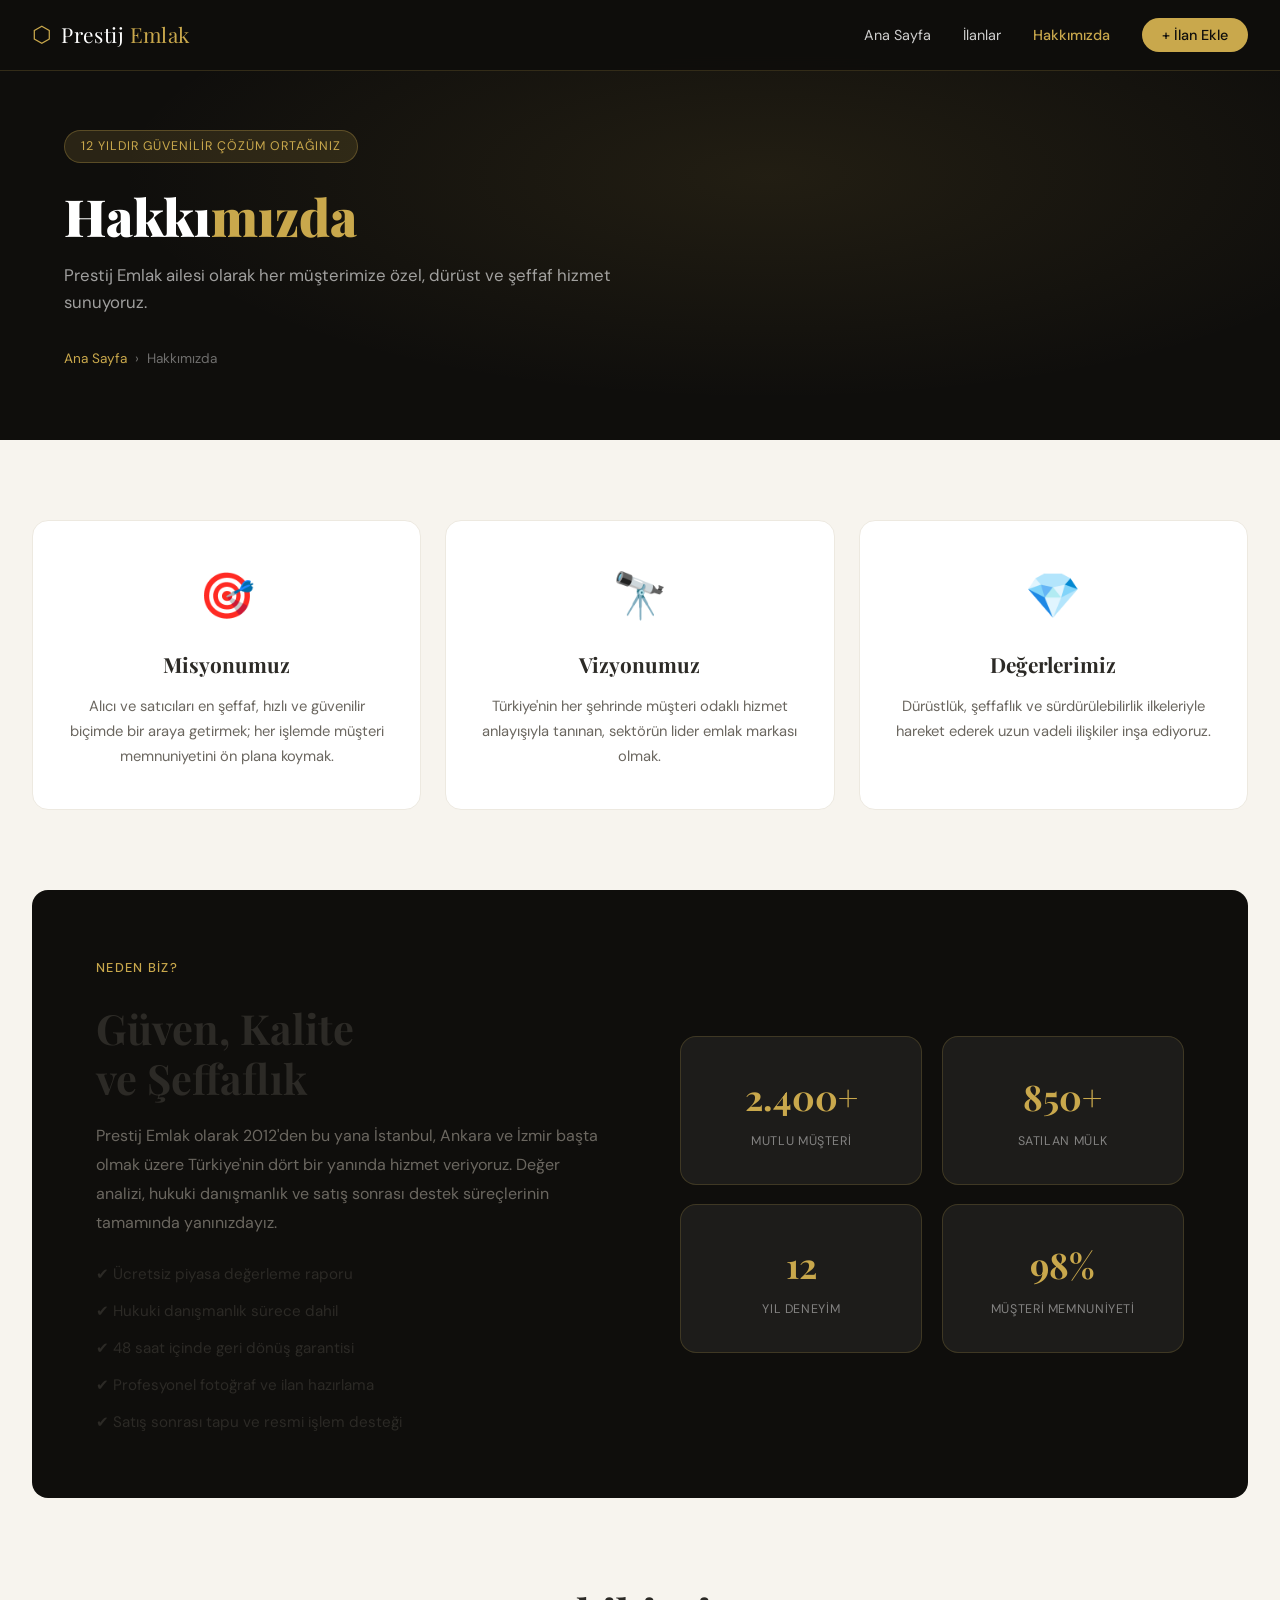
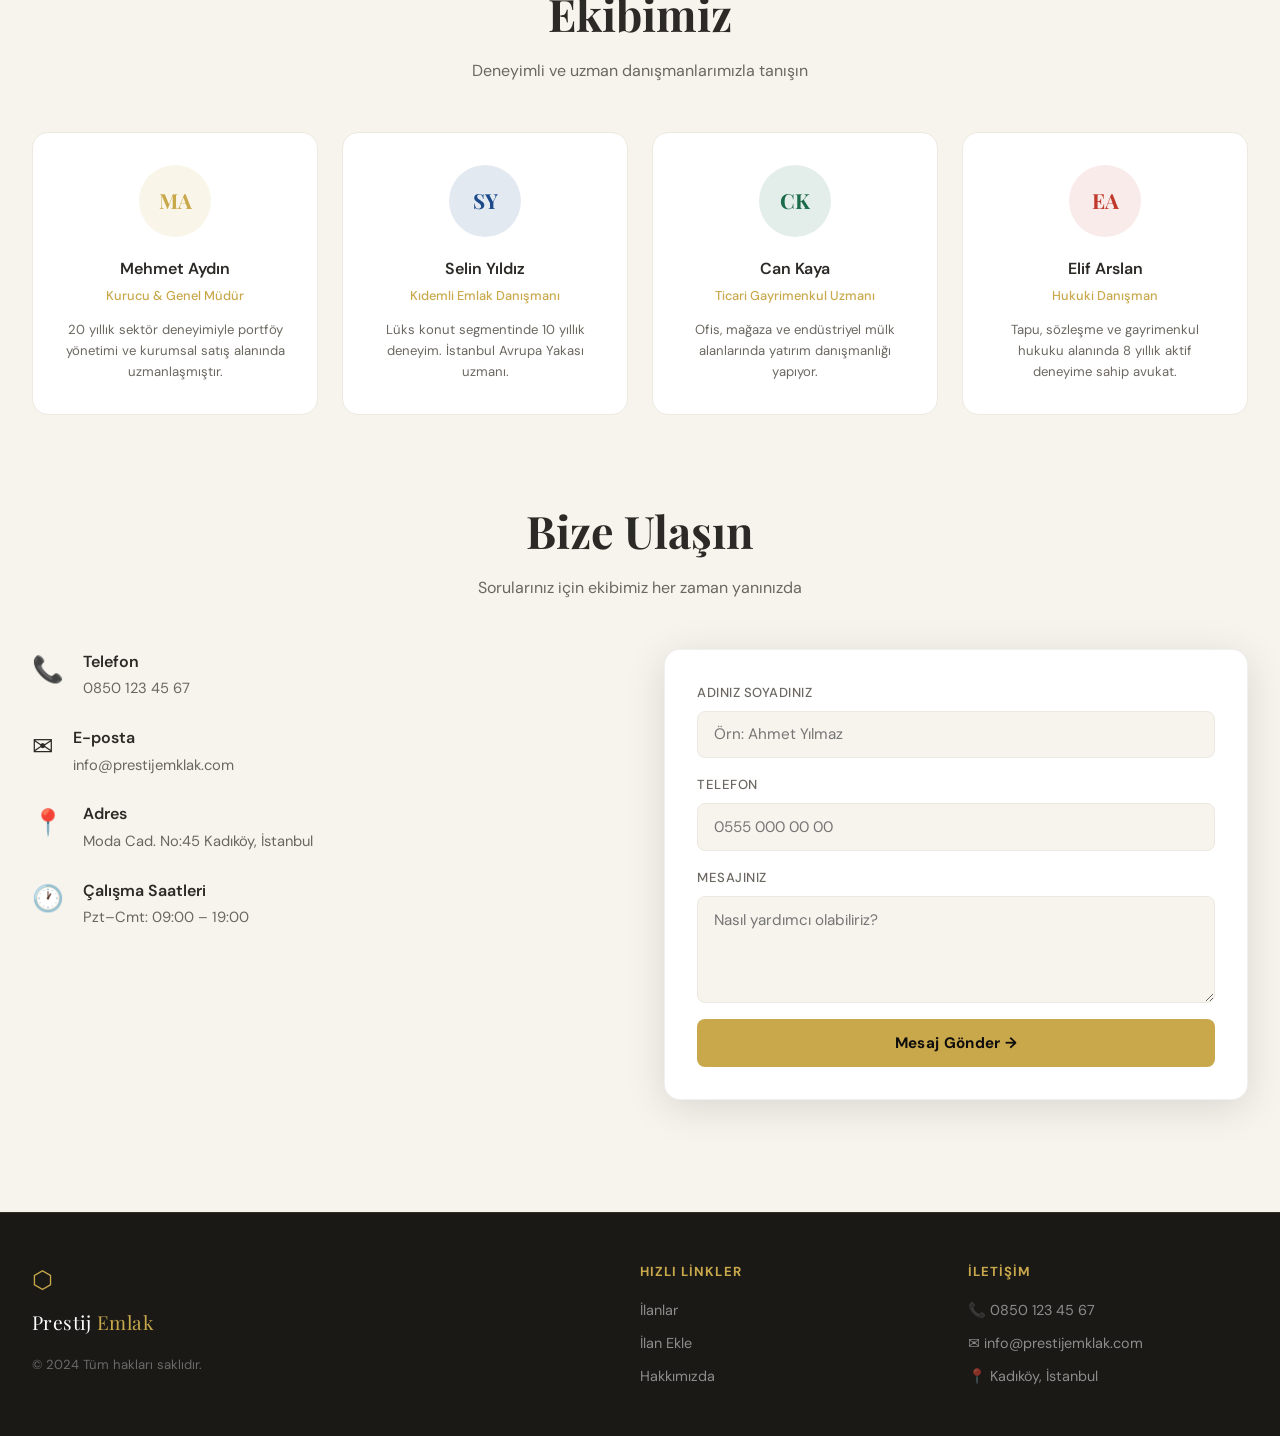
==== hakkimizda.html @ 2fecc1f0 "Add files via upload" ====
<!DOCTYPE html>
<html lang="tr">
<head>
  <meta charset="UTF-8" />
  <meta name="viewport" content="width=device-width, initial-scale=1.0" />
  <title>Hakkımızda – Prestij Emlak</title>
  <link rel="preconnect" href="https://fonts.googleapis.com" />
  <link href="https://fonts.googleapis.com/css2?family=Playfair+Display:wght@400;700;900&family=DM+Sans:wght@300;400;500&display=swap" rel="stylesheet" />
  <link rel="stylesheet" href="style.css" />
</head>
<body>

<!-- NAVİGASYON -->
<nav class="navbar" id="navbar">
  <div class="nav-inner">
    <a href="index.html" class="logo">
      <span class="logo-icon">⬡</span>
      <span class="logo-text">Prestij <em>Emlak</em></span>
    </a>
    <ul class="nav-links">
      <li><a href="index.html">Ana Sayfa</a></li>
      <li><a href="ilanlar.html">İlanlar</a></li>
      <li><a href="hakkimizda.html" class="aktif-link">Hakkımızda</a></li>
      <li><a href="ilan-ekle.html" class="btn-nav">+ İlan Ekle</a></li>
    </ul>
    <button class="hamburger" id="hamburger" aria-label="Menü">
      <span></span><span></span><span></span>
    </button>
  </div>
</nav>

<!-- SAYFA BAŞLIĞI -->
<div class="sayfa-hero">
  <div class="sayfa-hero-bg"></div>
  <div class="container sayfa-hero-ici">
    <p class="hero-tag">12 Yıldır Güvenilir Çözüm Ortağınız</p>
    <h1>Hakkı<span>mızda</span></h1>
    <p class="hero-sub">Prestij Emlak ailesi olarak her müşterimize özel, dürüst ve şeffaf hizmet sunuyoruz.</p>
    <div class="ekmek-kirintisi">
      <a href="index.html">Ana Sayfa</a>
      <span>›</span>
      <span>Hakkımızda</span>
    </div>
  </div>
</div>

<!-- HAKKIMIZDA İÇERİK -->
<section class="hakkimizda-section">
  <div class="container">

    <!-- Misyon / Vizyon -->
    <div class="mv-grid">
      <div class="mv-kart">
        <div class="mv-ikon">🎯</div>
        <h3>Misyonumuz</h3>
        <p>Alıcı ve satıcıları en şeffaf, hızlı ve güvenilir biçimde bir araya getirmek; her işlemde müşteri memnuniyetini ön plana koymak.</p>
      </div>
      <div class="mv-kart">
        <div class="mv-ikon">🔭</div>
        <h3>Vizyonumuz</h3>
        <p>Türkiye'nin her şehrinde müşteri odaklı hizmet anlayışıyla tanınan, sektörün lider emlak markası olmak.</p>
      </div>
      <div class="mv-kart">
        <div class="mv-ikon">💎</div>
        <h3>Değerlerimiz</h3>
        <p>Dürüstlük, şeffaflık ve sürdürülebilirlik ilkeleriyle hareket ederek uzun vadeli ilişkiler inşa ediyoruz.</p>
      </div>
    </div>

    <!-- İstatistikler -->
    <div class="istatistik-grid-hakkimizda">
      <div class="istatistik-metin">
        <p class="section-tag" style="color:var(--gold)">Neden Biz?</p>
        <h2 style="font-family:var(--ff-display);font-size:2.6rem;font-weight:700;color:var(--text);margin-bottom:1.2rem;line-height:1.2">Güven, Kalite<br />ve Şeffaflık</h2>
        <p style="color:var(--text2);line-height:1.8;margin-bottom:1.5rem">Prestij Emlak olarak 2012'den bu yana İstanbul, Ankara ve İzmir başta olmak üzere Türkiye'nin dört bir yanında hizmet veriyoruz. Değer analizi, hukuki danışmanlık ve satış sonrası destek süreçlerinin tamamında yanınızdayız.</p>
        <ul class="ozellikler" style="list-style:none;display:flex;flex-direction:column;gap:0.8rem">
          <li style="color:var(--text);font-size:0.95rem">✔ Ücretsiz piyasa değerleme raporu</li>
          <li style="color:var(--text);font-size:0.95rem">✔ Hukuki danışmanlık sürece dahil</li>
          <li style="color:var(--text);font-size:0.95rem">✔ 48 saat içinde geri dönüş garantisi</li>
          <li style="color:var(--text);font-size:0.95rem">✔ Profesyonel fotoğraf ve ilan hazırlama</li>
          <li style="color:var(--text);font-size:0.95rem">✔ Satış sonrası tapu ve resmi işlem desteği</li>
        </ul>
      </div>
      <div class="istatistik-sayilar-light">
        <div class="stat-card-light">
          <span class="stat-num-light">2.400+</span>
          <span class="stat-lbl-light">Mutlu Müşteri</span>
        </div>
        <div class="stat-card-light">
          <span class="stat-num-light">850+</span>
          <span class="stat-lbl-light">Satılan Mülk</span>
        </div>
        <div class="stat-card-light">
          <span class="stat-num-light">12</span>
          <span class="stat-lbl-light">Yıl Deneyim</span>
        </div>
        <div class="stat-card-light">
          <span class="stat-num-light">98%</span>
          <span class="stat-lbl-light">Müşteri Memnuniyeti</span>
        </div>
      </div>
    </div>

    <!-- Ekibimiz -->
    <div class="ekip-section">
      <div class="section-header">
        <h2>Ekibimiz</h2>
        <p>Deneyimli ve uzman danışmanlarımızla tanışın</p>
      </div>
      <div class="ekip-grid">
        <div class="ekip-kart">
          <div class="ekip-avatar">MA</div>
          <h4>Mehmet Aydın</h4>
          <p class="ekip-unvan">Kurucu & Genel Müdür</p>
          <p class="ekip-aciklama">20 yıllık sektör deneyimiyle portföy yönetimi ve kurumsal satış alanında uzmanlaşmıştır.</p>
        </div>
        <div class="ekip-kart">
          <div class="ekip-avatar" style="background:rgba(26,74,138,0.12);color:#1A4A8A">SY</div>
          <h4>Selin Yıldız</h4>
          <p class="ekip-unvan">Kıdemli Emlak Danışmanı</p>
          <p class="ekip-aciklama">Lüks konut segmentinde 10 yıllık deneyim. İstanbul Avrupa Yakası uzmanı.</p>
        </div>
        <div class="ekip-kart">
          <div class="ekip-avatar" style="background:rgba(26,107,74,0.12);color:#1A6B4A">CK</div>
          <h4>Can Kaya</h4>
          <p class="ekip-unvan">Ticari Gayrimenkul Uzmanı</p>
          <p class="ekip-aciklama">Ofis, mağaza ve endüstriyel mülk alanlarında yatırım danışmanlığı yapıyor.</p>
        </div>
        <div class="ekip-kart">
          <div class="ekip-avatar" style="background:rgba(192,57,43,0.1);color:#C0392B">EA</div>
          <h4>Elif Arslan</h4>
          <p class="ekip-unvan">Hukuki Danışman</p>
          <p class="ekip-aciklama">Tapu, sözleşme ve gayrimenkul hukuku alanında 8 yıllık aktif deneyime sahip avukat.</p>
        </div>
      </div>
    </div>

    <!-- İletişim Formu -->
    <div class="iletisim-section">
      <div class="section-header">
        <h2>Bize Ulaşın</h2>
        <p>Sorularınız için ekibimiz her zaman yanınızda</p>
      </div>
      <div class="iletisim-grid">
        <div class="iletisim-bilgiler">
          <div class="iletisim-item">
            <span class="iletisim-ikon">📞</span>
            <div>
              <strong>Telefon</strong>
              <p>0850 123 45 67</p>
            </div>
          </div>
          <div class="iletisim-item">
            <span class="iletisim-ikon">✉️</span>
            <div>
              <strong>E-posta</strong>
              <p>info@prestijemklak.com</p>
            </div>
          </div>
          <div class="iletisim-item">
            <span class="iletisim-ikon">📍</span>
            <div>
              <strong>Adres</strong>
              <p>Moda Cad. No:45 Kadıköy, İstanbul</p>
            </div>
          </div>
          <div class="iletisim-item">
            <span class="iletisim-ikon">🕐</span>
            <div>
              <strong>Çalışma Saatleri</strong>
              <p>Pzt–Cmt: 09:00 – 19:00</p>
            </div>
          </div>
        </div>
        <div class="form-card" style="padding:2rem">
          <div class="form-group" style="margin-bottom:1rem">
            <label>Adınız Soyadınız</label>
            <input type="text" id="k-ad" placeholder="Örn: Ahmet Yılmaz" />
          </div>
          <div class="form-group" style="margin-bottom:1rem">
            <label>Telefon</label>
            <input type="tel" id="k-tel" placeholder="0555 000 00 00" />
          </div>
          <div class="form-group" style="margin-bottom:1rem">
            <label>Mesajınız</label>
            <textarea id="k-mesaj" rows="4" placeholder="Nasıl yardımcı olabiliriz?"></textarea>
          </div>
          <button class="btn-ekle" style="width:100%" onclick="mesajGonder()">Mesaj Gönder →</button>
          <div id="mesaj-basari" style="display:none;margin-top:1rem;background:#e8f5e9;border:1px solid #a5d6a7;border-radius:8px;padding:0.8rem 1rem;color:#2e7d32;font-weight:500;text-align:center">
            ✅ Mesajınız alındı! En kısa sürede dönüş yapacağız.
          </div>
        </div>
      </div>
    </div>

  </div>
</section>

<!-- FOOTER -->
<footer class="footer">
  <div class="container footer-inner">
    <div class="footer-logo">
      <span class="logo-icon">⬡</span>
      <span class="logo-text">Prestij <em>Emlak</em></span>
      <p>© 2024 Tüm hakları saklıdır.</p>
    </div>
    <div class="footer-links">
      <h4>Hızlı Linkler</h4>
      <a href="ilanlar.html">İlanlar</a>
      <a href="ilan-ekle.html">İlan Ekle</a>
      <a href="hakkimizda.html">Hakkımızda</a>
    </div>
    <div class="footer-iletisim">
      <h4>İletişim</h4>
      <p>📞 0850 123 45 67</p>
      <p>✉️ info@prestijemklak.com</p>
      <p>📍 Kadıköy, İstanbul</p>
    </div>
  </div>
</footer>

<script src="app.js"></script>
<script>
  document.addEventListener('DOMContentLoaded', () => {
    navbarScroll();
  });
  function mesajGonder() {
    const ad = document.getElementById('k-ad').value.trim();
    const tel = document.getElementById('k-tel').value.trim();
    const mesaj = document.getElementById('k-mesaj').value.trim();
    if (!ad || !mesaj) { alert('Lütfen adınızı ve mesajınızı girin.'); return; }
    document.getElementById('mesaj-basari').style.display = 'block';
    document.getElementById('k-ad').value = '';
    document.getElementById('k-tel').value = '';
    document.getElementById('k-mesaj').value = '';
    setTimeout(() => document.getElementById('mesaj-basari').style.display = 'none', 5000);
  }
</script>
</body>
</html>
---- style.css ----
/* =====================
   PRESTIJ EMLAK – style.css
   ===================== */

*, *::before, *::after { box-sizing: border-box; margin: 0; padding: 0; }

:root {
  --gold: #C9A84C;
  --gold-light: #E8D08A;
  --dark: #0F0E0C;
  --dark2: #1A1916;
  --dark3: #252320;
  --cream: #F7F4EE;
  --cream2: #EDE9E0;
  --text: #2C2A26;
  --text2: #6B6760;
  --white: #FFFFFF;
  --red: #C0392B;
  --green: #1A6B4A;
  --blue: #1A4A8A;
  --shadow: 0 8px 40px rgba(0,0,0,0.12);
  --radius: 16px;
  --radius-sm: 8px;
  --ff-display: 'Playfair Display', Georgia, serif;
  --ff-body: 'DM Sans', system-ui, sans-serif;
  --transition: 0.25s ease;
}

html { scroll-behavior: smooth; }
body { font-family: var(--ff-body); color: var(--text); background: var(--cream); font-size: 16px; line-height: 1.6; }

/* ---- SCROLLBAR ---- */
::-webkit-scrollbar { width: 6px; }
::-webkit-scrollbar-track { background: var(--cream2); }
::-webkit-scrollbar-thumb { background: var(--gold); border-radius: 3px; }

/* ---- NAVBAR ---- */
.navbar {
  position: fixed; top: 0; left: 0; right: 0; z-index: 1000;
  background: rgba(15,14,12,0.96);
  backdrop-filter: blur(12px);
  border-bottom: 1px solid rgba(201,168,76,0.2);
  transition: var(--transition);
}
.nav-inner {
  max-width: 1280px; margin: 0 auto; padding: 0 2rem;
  display: flex; align-items: center; justify-content: space-between;
  height: 70px;
}
.logo { display: flex; align-items: center; gap: 10px; text-decoration: none; }
.logo-icon { font-size: 22px; color: var(--gold); }
.logo-text { font-family: var(--ff-display); font-size: 1.3rem; color: var(--white); letter-spacing: 0.02em; }
.logo-text em { color: var(--gold); font-style: normal; }
.nav-links { list-style: none; display: flex; align-items: center; gap: 2rem; }
.nav-links a { text-decoration: none; color: rgba(255,255,255,0.8); font-size: 0.9rem; transition: color var(--transition); }
.nav-links a:hover { color: var(--gold); }
.btn-nav {
  background: var(--gold); color: var(--dark) !important;
  padding: 0.5rem 1.25rem; border-radius: 50px;
  font-weight: 500; transition: all var(--transition) !important;
}
.btn-nav:hover { background: var(--gold-light) !important; transform: translateY(-1px); }
.hamburger { display: none; flex-direction: column; gap: 5px; cursor: pointer; background: none; border: none; padding: 4px; }
.hamburger span { display: block; width: 24px; height: 2px; background: var(--white); border-radius: 2px; transition: var(--transition); }

/* ---- HERO ---- */
.hero {
  min-height: 100vh; display: flex; align-items: center;
  background: var(--dark);
  position: relative; overflow: hidden; padding: 100px 2rem 60px;
}
.hero-bg {
  position: absolute; inset: 0;
  background: radial-gradient(ellipse at 70% 50%, rgba(201,168,76,0.08) 0%, transparent 60%),
              radial-gradient(ellipse at 20% 80%, rgba(201,168,76,0.05) 0%, transparent 50%);
  pointer-events: none;
}
.hero::before {
  content: '';
  position: absolute; bottom: 0; left: 0; right: 0; height: 120px;
  background: linear-gradient(to top, var(--cream), transparent);
  z-index: 1;
}
.hero-content {
  max-width: 1280px; margin: 0 auto; width: 100%;
  position: relative; z-index: 2;
  display: grid; grid-template-columns: 1fr 1fr; gap: 4rem; align-items: center;
}
.hero-content > * { grid-column: 1; }
.hero-visual { grid-column: 2; grid-row: 1 / 6; position: relative; }
.hero-tag {
  display: inline-block; background: rgba(201,168,76,0.15); border: 1px solid rgba(201,168,76,0.3);
  color: var(--gold); font-size: 0.78rem; letter-spacing: 0.08em; text-transform: uppercase;
  padding: 0.35rem 1rem; border-radius: 50px; margin-bottom: 1.5rem;
}
.hero h1 {
  font-family: var(--ff-display); font-size: clamp(2.8rem, 5vw, 4.5rem);
  color: var(--white); line-height: 1.1; margin-bottom: 1.5rem; font-weight: 900;
}
.hero h1 span { color: var(--gold); }
.hero-sub { color: rgba(255,255,255,0.6); font-size: 1.05rem; margin-bottom: 2rem; max-width: 480px; }

.hero-search {
  display: flex; gap: 0; background: var(--white); border-radius: var(--radius);
  overflow: hidden; max-width: 560px;
  box-shadow: 0 4px 30px rgba(0,0,0,0.3);
}
.hero-search select, .hero-search input {
  border: none; outline: none; font-family: var(--ff-body);
  font-size: 0.9rem; padding: 1rem 1.2rem; color: var(--text);
  background: transparent;
}
.hero-search select { border-right: 1px solid var(--cream2); cursor: pointer; min-width: 130px; }
.hero-search input { flex: 1; }
.hero-search button {
  background: var(--gold); border: none; color: var(--dark);
  font-weight: 700; padding: 1rem 1.8rem; cursor: pointer;
  font-family: var(--ff-body); font-size: 0.9rem; transition: background var(--transition);
}
.hero-search button:hover { background: var(--gold-light); }

.hero-stats {
  display: flex; gap: 2.5rem; margin-top: 2.5rem;
}
.hero-stats div { display: flex; flex-direction: column; }
.hero-stats strong { font-size: 1.8rem; font-family: var(--ff-display); color: var(--gold); font-weight: 700; }
.hero-stats span { font-size: 0.8rem; color: rgba(255,255,255,0.5); margin-top: 0.1rem; }

/* Floating cards */
.hero-visual { position: relative; height: 450px; }
.floating-card {
  position: absolute; background: rgba(255,255,255,0.06);
  border: 1px solid rgba(201,168,76,0.3); border-radius: var(--radius);
  backdrop-filter: blur(12px); padding: 1rem 1.5rem;
  display: flex; align-items: center; gap: 1rem;
  animation: float 4s ease-in-out infinite;
}
.fc1 { top: 20%; right: 0; animation-delay: 0s; }
.fc2 { bottom: 20%; right: 10%; animation-delay: 1.5s; }
.fc-icon { font-size: 2rem; }
.floating-card strong { color: var(--white); font-size: 0.95rem; display: block; }
.floating-card p { color: rgba(255,255,255,0.5); font-size: 0.82rem; margin: 0; }

@keyframes float {
  0%, 100% { transform: translateY(0); }
  50% { transform: translateY(-12px); }
}

/* ---- CONTAINER ---- */
.container { max-width: 1280px; margin: 0 auto; padding: 0 2rem; }

/* ---- SECTION HEADER ---- */
.section-header { text-align: center; margin-bottom: 3rem; }
.section-header h2 { font-family: var(--ff-display); font-size: clamp(2rem, 3.5vw, 3rem); color: var(--text); font-weight: 700; }
.section-header p { color: var(--text2); margin-top: 0.5rem; font-size: 1rem; }

/* ---- İLAN ALANI ---- */
.ilanlar-section { padding: 5rem 0; background: var(--cream); }

.filtre-bar {
  display: flex; flex-wrap: wrap; gap: 1rem; align-items: flex-end;
  background: var(--white); border: 1px solid var(--cream2);
  border-radius: var(--radius); padding: 1.5rem; margin-bottom: 2.5rem;
  box-shadow: var(--shadow);
}
.filtre-group { display: flex; flex-direction: column; gap: 0.4rem; min-width: 140px; }
.filtre-group label { font-size: 0.78rem; color: var(--text2); font-weight: 500; text-transform: uppercase; letter-spacing: 0.05em; }
.filtre-group select {
  border: 1px solid var(--cream2); border-radius: var(--radius-sm);
  padding: 0.6rem 1rem; font-family: var(--ff-body); font-size: 0.9rem;
  color: var(--text); background: var(--cream); cursor: pointer; outline: none;
  transition: border-color var(--transition);
}
.filtre-group select:focus { border-color: var(--gold); }
.btn-temizle {
  padding: 0.6rem 1.2rem; border: 1px solid var(--cream2); border-radius: var(--radius-sm);
  background: var(--cream); cursor: pointer; font-family: var(--ff-body); color: var(--text2);
  font-size: 0.85rem; transition: all var(--transition); align-self: flex-end;
}
.btn-temizle:hover { background: var(--cream2); color: var(--text); }

/* İlan Grid */
.ilan-grid {
  display: grid; grid-template-columns: repeat(auto-fill, minmax(320px, 1fr)); gap: 1.75rem;
}
.bos-mesaj { text-align: center; padding: 3rem; color: var(--text2); font-size: 1.1rem; }

/* İlan Kartı */
.ilan-kart {
  background: var(--white); border-radius: var(--radius);
  overflow: hidden; box-shadow: 0 2px 16px rgba(0,0,0,0.07);
  transition: transform var(--transition), box-shadow var(--transition);
  cursor: pointer; position: relative;
}
.ilan-kart:hover { transform: translateY(-6px); box-shadow: 0 16px 48px rgba(0,0,0,0.14); }

.ilan-foto-wrap { position: relative; height: 230px; overflow: hidden; background: var(--cream2); }
.ilan-foto-wrap img { width: 100%; height: 100%; object-fit: cover; transition: transform 0.4s ease; }
.ilan-kart:hover .ilan-foto-wrap img { transform: scale(1.06); }
.ilan-foto-wrap .no-foto {
  width: 100%; height: 100%; display: flex; align-items: center; justify-content: center;
  font-size: 3.5rem; flex-direction: column; gap: 0.5rem; color: var(--text2);
}
.ilan-foto-wrap .no-foto span:last-child { font-size: 0.8rem; }

.ilan-badge {
  position: absolute; top: 1rem; left: 1rem;
  padding: 0.3rem 0.85rem; border-radius: 50px; font-size: 0.75rem; font-weight: 700;
  letter-spacing: 0.05em; text-transform: uppercase;
}
.badge-satilik { background: var(--dark); color: var(--gold); }
.badge-kiralik { background: var(--blue); color: var(--white); }
.badge-ticari { background: var(--green); color: var(--white); }

.fav-btn {
  position: absolute; top: 1rem; right: 1rem;
  background: rgba(255,255,255,0.9); border: none; border-radius: 50%;
  width: 36px; height: 36px; font-size: 1.1rem; cursor: pointer;
  display: flex; align-items: center; justify-content: center;
  transition: all var(--transition);
}
.fav-btn:hover { background: var(--white); transform: scale(1.15); }
.fav-btn.aktif { color: var(--red); }

.foto-sayac {
  position: absolute; bottom: 0.7rem; right: 0.7rem;
  background: rgba(0,0,0,0.6); color: var(--white);
  font-size: 0.75rem; padding: 0.2rem 0.6rem; border-radius: 50px;
}

.ilan-body { padding: 1.4rem; }
.ilan-fiyat { font-family: var(--ff-display); font-size: 1.5rem; color: var(--gold); font-weight: 700; }
.ilan-baslik { font-size: 0.95rem; color: var(--text); margin: 0.4rem 0 0.3rem; font-weight: 500; line-height: 1.4; }
.ilan-konum { font-size: 0.82rem; color: var(--text2); display: flex; align-items: center; gap: 0.3rem; }
.ilan-konum::before { content: '📍'; }
.ilan-detaylar {
  display: flex; gap: 1rem; margin-top: 1rem; padding-top: 1rem;
  border-top: 1px solid var(--cream2);
}
.ilan-detay-item { display: flex; align-items: center; gap: 0.35rem; font-size: 0.82rem; color: var(--text2); }

/* ---- İSTATİSTİK ---- */
.istatistik-section { padding: 6rem 0; background: var(--dark); }
.istatistik-grid { display: grid; grid-template-columns: 1fr 1fr; gap: 5rem; align-items: center; }
.section-tag {
  display: inline-block; color: var(--gold); font-size: 0.8rem; letter-spacing: 0.1em;
  text-transform: uppercase; margin-bottom: 1rem; font-weight: 500;
}
.istatistik-metin h2 { font-family: var(--ff-display); font-size: 2.8rem; color: var(--white); font-weight: 700; line-height: 1.2; margin-bottom: 1.2rem; }
.istatistik-metin p { color: rgba(255,255,255,0.6); line-height: 1.8; margin-bottom: 1.5rem; }
.ozellikler { list-style: none; display: flex; flex-direction: column; gap: 0.7rem; }
.ozellikler li { color: rgba(255,255,255,0.75); font-size: 0.9rem; }

.istatistik-sayilar { display: grid; grid-template-columns: 1fr 1fr; gap: 1.2rem; }
.stat-card {
  background: rgba(255,255,255,0.05); border: 1px solid rgba(201,168,76,0.2);
  border-radius: var(--radius); padding: 2rem 1.5rem;
  display: flex; flex-direction: column; gap: 0.4rem; text-align: center;
  transition: background var(--transition);
}
.stat-card:hover { background: rgba(201,168,76,0.08); }
.stat-num { font-family: var(--ff-display); font-size: 2.5rem; color: var(--gold); font-weight: 700; }
.stat-lbl { font-size: 0.82rem; color: rgba(255,255,255,0.5); text-transform: uppercase; letter-spacing: 0.05em; }

/* ---- FORM ---- */
.form-section { padding: 5rem 0; background: var(--cream2); }
.form-card {
  background: var(--white); border-radius: var(--radius);
  padding: 3rem; box-shadow: var(--shadow); border: 1px solid rgba(0,0,0,0.06);
}
.form-grid {
  display: grid; grid-template-columns: 1fr 1fr; gap: 1.5rem;
}
.form-group { display: flex; flex-direction: column; gap: 0.5rem; }
.form-group.full { grid-column: 1 / -1; }
.form-group label { font-size: 0.82rem; font-weight: 500; color: var(--text2); text-transform: uppercase; letter-spacing: 0.04em; }
.form-group input,
.form-group select,
.form-group textarea {
  border: 1.5px solid var(--cream2); border-radius: var(--radius-sm);
  padding: 0.8rem 1rem; font-family: var(--ff-body); font-size: 0.95rem;
  color: var(--text); background: var(--cream); outline: none;
  transition: border-color var(--transition), box-shadow var(--transition);
}
.form-group input:focus,
.form-group select:focus,
.form-group textarea:focus {
  border-color: var(--gold); box-shadow: 0 0 0 3px rgba(201,168,76,0.15);
}
.form-group textarea { resize: vertical; min-height: 100px; }

/* Fotoğraf Yükleme */
.foto-yukle-alan {
  border: 2px dashed var(--cream2); border-radius: var(--radius);
  padding: 3rem 2rem; text-align: center; cursor: pointer;
  transition: all var(--transition); background: var(--cream);
}
.foto-yukle-alan:hover, .foto-yukle-alan.drag-over {
  border-color: var(--gold); background: rgba(201,168,76,0.05);
}
.foto-yukle-ici { display: flex; flex-direction: column; align-items: center; gap: 0.5rem; pointer-events: none; }
.foto-icon { font-size: 2.5rem; }
.foto-yukle-ici p { color: var(--text); margin: 0; }
.foto-alt { font-size: 0.82rem; color: var(--text2); }

.foto-onizleme {
  display: flex; flex-wrap: wrap; gap: 0.75rem; margin-top: 1rem;
}
.foto-onizleme-item {
  position: relative; width: 100px; height: 100px; border-radius: var(--radius-sm);
  overflow: hidden; border: 2px solid var(--cream2);
}
.foto-onizleme-item img { width: 100%; height: 100%; object-fit: cover; }
.foto-sil-btn {
  position: absolute; top: 4px; right: 4px; background: rgba(192,57,43,0.9);
  color: white; border: none; border-radius: 50%; width: 22px; height: 22px;
  font-size: 12px; cursor: pointer; display: flex; align-items: center; justify-content: center;
  font-weight: 700; line-height: 1;
}
.foto-onizleme-item.kapak::after {
  content: 'Kapak'; position: absolute; bottom: 0; left: 0; right: 0;
  background: rgba(201,168,76,0.9); color: var(--dark); font-size: 0.65rem;
  text-align: center; padding: 2px; font-weight: 700; text-transform: uppercase;
}

.form-footer {
  display: flex; justify-content: flex-end; gap: 1rem; margin-top: 2rem;
  padding-top: 2rem; border-top: 1px solid var(--cream2);
}
.btn-iptal {
  padding: 0.85rem 1.8rem; border: 1.5px solid var(--cream2);
  border-radius: var(--radius-sm); background: transparent;
  font-family: var(--ff-body); color: var(--text2); cursor: pointer;
  font-size: 0.95rem; transition: all var(--transition);
}
.btn-iptal:hover { background: var(--cream); color: var(--text); }
.btn-ekle {
  padding: 0.85rem 2.5rem; background: var(--gold); border: none;
  border-radius: var(--radius-sm); color: var(--dark); font-weight: 700;
  font-family: var(--ff-body); font-size: 0.95rem; cursor: pointer;
  transition: all var(--transition); letter-spacing: 0.02em;
}
.btn-ekle:hover { background: var(--gold-light); transform: translateY(-1px); }

.form-basari {
  margin-top: 1.5rem; background: #e8f5e9; border: 1px solid #a5d6a7;
  border-radius: var(--radius-sm); padding: 1rem 1.5rem;
  color: #2e7d32; font-weight: 500; text-align: center;
}

/* ---- FOOTER ---- */
.footer { background: var(--dark2); padding: 3rem 0; border-top: 1px solid rgba(201,168,76,0.15); }
.footer-inner { display: grid; grid-template-columns: 2fr 1fr 1fr; gap: 3rem; align-items: start; }
.footer-logo { display: flex; flex-direction: column; gap: 0.5rem; }
.footer-logo .logo-icon { font-size: 1.5rem; }
.footer-logo .logo-text { font-family: var(--ff-display); font-size: 1.2rem; color: var(--white); }
.footer-logo p { color: rgba(255,255,255,0.35); font-size: 0.82rem; margin-top: 0.5rem; }
.footer-links, .footer-iletisim { display: flex; flex-direction: column; gap: 0.6rem; }
.footer-links h4, .footer-iletisim h4 { color: var(--gold); font-size: 0.82rem; text-transform: uppercase; letter-spacing: 0.08em; margin-bottom: 0.5rem; }
.footer-links a { color: rgba(255,255,255,0.5); text-decoration: none; font-size: 0.9rem; transition: color var(--transition); }
.footer-links a:hover { color: var(--gold); }
.footer-iletisim p { color: rgba(255,255,255,0.5); font-size: 0.9rem; }

/* ---- MODAL ---- */
.modal-overlay {
  position: fixed; inset: 0; background: rgba(0,0,0,0.7);
  z-index: 2000; display: none; align-items: center; justify-content: center;
  padding: 2rem; backdrop-filter: blur(6px);
}
.modal-overlay.aktif { display: flex; }
.modal {
  background: var(--white); border-radius: var(--radius);
  max-width: 800px; width: 100%; max-height: 90vh; overflow-y: auto;
  position: relative; animation: modalAc 0.3s ease;
}
@keyframes modalAc { from { opacity: 0; transform: scale(0.95) translateY(20px); } to { opacity: 1; transform: none; } }
.modal-kapat {
  position: sticky; top: 1rem; float: right; margin: 1rem 1rem 0 0;
  background: var(--cream2); border: none; border-radius: 50%;
  width: 36px; height: 36px; font-size: 1rem; cursor: pointer;
  display: flex; align-items: center; justify-content: center;
  z-index: 10; transition: background var(--transition);
}
.modal-kapat:hover { background: var(--cream2); }

.modal-ici-icerik { padding: 1.5rem 2rem 2rem; }
.modal-foto-galeri {
  position: relative; height: 320px; background: var(--cream2); overflow: hidden;
}
.modal-foto-galeri img { width: 100%; height: 100%; object-fit: cover; }
.galeri-nav {
  position: absolute; top: 50%; transform: translateY(-50%);
  background: rgba(255,255,255,0.85); border: none; border-radius: 50%;
  width: 40px; height: 40px; font-size: 1.2rem; cursor: pointer;
  display: flex; align-items: center; justify-content: center;
  transition: background var(--transition);
}
.galeri-nav:hover { background: var(--white); }
.galeri-prev { left: 1rem; }
.galeri-next { right: 1rem; }
.galeri-sayac {
  position: absolute; bottom: 1rem; right: 1rem;
  background: rgba(0,0,0,0.6); color: var(--white);
  font-size: 0.8rem; padding: 0.25rem 0.75rem; border-radius: 50px;
}
.modal-baslik { font-family: var(--ff-display); font-size: 1.7rem; font-weight: 700; margin: 1.2rem 0 0.3rem; }
.modal-fiyat { font-family: var(--ff-display); font-size: 2rem; color: var(--gold); font-weight: 700; margin-bottom: 0.5rem; }
.modal-konum { color: var(--text2); font-size: 0.9rem; margin-bottom: 1.2rem; }
.modal-ozellikler {
  display: flex; flex-wrap: wrap; gap: 0.75rem; margin-bottom: 1.5rem;
}
.modal-ozellik {
  background: var(--cream); border: 1px solid var(--cream2); border-radius: var(--radius-sm);
  padding: 0.5rem 1rem; font-size: 0.85rem; color: var(--text);
}
.modal-aciklama { color: var(--text2); line-height: 1.8; font-size: 0.95rem; }
.modal-iletisim {
  margin-top: 1.5rem; display: flex; gap: 1rem; padding-top: 1.5rem;
  border-top: 1px solid var(--cream2);
}
.modal-iletisim a {
  flex: 1; padding: 0.85rem; border-radius: var(--radius-sm); text-align: center;
  text-decoration: none; font-weight: 600; font-size: 0.9rem; transition: all var(--transition);
}
.btn-ara { background: var(--dark); color: var(--white); }
.btn-ara:hover { background: var(--dark3); }
.btn-mesaj { background: var(--cream2); color: var(--text); }
.btn-mesaj:hover { background: var(--cream); }

/* ---- RESPONSIVE ---- */
@media (max-width: 1024px) {
  .hero-content { grid-template-columns: 1fr; }
  .hero-visual { display: none; }
  .istatistik-grid { grid-template-columns: 1fr; gap: 3rem; }
  .footer-inner { grid-template-columns: 1fr 1fr; }
}
@media (max-width: 768px) {
  .nav-links { display: none; position: fixed; top: 70px; left: 0; right: 0; background: var(--dark); flex-direction: column; padding: 2rem; gap: 1rem; border-bottom: 1px solid rgba(255,255,255,0.1); }
  .nav-links.acik { display: flex; }
  .hamburger { display: flex; }
  .hero { padding: 90px 1.5rem 3rem; }
  .hero-search { flex-direction: column; max-width: 100%; }
  .hero-search select, .hero-search input, .hero-search button { width: 100%; }
  .hero-stats { gap: 1.5rem; }
  .hero-stats strong { font-size: 1.4rem; }
  .form-grid { grid-template-columns: 1fr; }
  .filtre-bar { flex-direction: column; }
  .filtre-group { min-width: 100%; }
  .footer-inner { grid-template-columns: 1fr; gap: 2rem; }
  .modal-iletisim { flex-direction: column; }
  .istatistik-sayilar { grid-template-columns: 1fr 1fr; }
}
@media (max-width: 480px) {
  .ilan-grid { grid-template-columns: 1fr; }
  .form-card { padding: 1.5rem; }
  .hero-stats { flex-direction: column; gap: 1rem; }
}

/* =====================
   ÇOKLU SAYFA EKLEMELERİ
   ===================== */

/* Aktif nav link */
.aktif-link {
  color: var(--gold) !important;
  font-weight: 500;
}
.logo { text-decoration: none; }

/* Sayfa Hero (iç sayfalar için) */
.sayfa-hero {
  background: var(--dark);
  padding: 130px 2rem 70px;
  position: relative;
  overflow: hidden;
}
.sayfa-hero-bg {
  position: absolute; inset: 0;
  background: radial-gradient(ellipse at 60% 40%, rgba(201,168,76,0.1) 0%, transparent 60%);
  pointer-events: none;
}
.sayfa-hero-ici { position: relative; z-index: 2; }
.sayfa-hero h1 {
  font-family: var(--ff-display);
  font-size: clamp(2.2rem, 4vw, 3.5rem);
  color: var(--white); font-weight: 900;
  line-height: 1.15; margin-bottom: 1rem;
}
.sayfa-hero h1 span { color: var(--gold); }
.sayfa-hero .hero-sub { color: rgba(255,255,255,0.6); max-width: 560px; }

/* Ekmek kırıntısı */
.ekmek-kirintisi {
  display: flex; align-items: center; gap: 0.5rem;
  margin-top: 1.5rem; font-size: 0.85rem;
}
.ekmek-kirintisi a { color: var(--gold); text-decoration: none; }
.ekmek-kirintisi a:hover { text-decoration: underline; }
.ekmek-kirintisi span { color: rgba(255,255,255,0.4); }

/* Özellik bandı (ana sayfa) */
.ozellik-bandi {
  background: var(--white); padding: 2.5rem 0;
  border-bottom: 1px solid var(--cream2);
  box-shadow: 0 4px 24px rgba(0,0,0,0.05);
}
.ozellik-grid {
  display: grid; grid-template-columns: repeat(4, 1fr); gap: 2rem;
}
.ozellik-item {
  display: flex; align-items: center; gap: 1rem;
}
.ozellik-ikon { font-size: 2rem; flex-shrink: 0; }
.ozellik-item strong { display: block; font-weight: 600; font-size: 0.95rem; margin-bottom: 0.2rem; }
.ozellik-item p { color: var(--text2); font-size: 0.82rem; margin: 0; }

/* Öne çıkan / Tüm ilanlar butonu */
.one-cikan-section { padding: 5rem 0; background: var(--cream); }
.tum-ilanlar-btn { text-align: center; margin-top: 3rem; }
.btn-gold {
  display: inline-block; background: var(--gold); color: var(--dark);
  padding: 0.9rem 2.5rem; border-radius: 50px; text-decoration: none;
  font-weight: 700; font-size: 1rem; transition: all var(--transition);
  letter-spacing: 0.02em;
}
.btn-gold:hover { background: var(--gold-light); transform: translateY(-2px); box-shadow: 0 8px 24px rgba(201,168,76,0.3); }

/* İlan sonuç bilgisi */
.ilan-sonuc-bilgi {
  color: var(--text2); font-size: 0.9rem; margin-bottom: 1.5rem;
}
.ilan-sonuc-bilgi strong { color: var(--text); }

/* ---- HAKKIMIZDA ---- */
.hakkimizda-section { padding: 5rem 0; background: var(--cream); }

/* Misyon / Vizyon kartları */
.mv-grid {
  display: grid; grid-template-columns: repeat(3, 1fr); gap: 1.5rem; margin-bottom: 5rem;
}
.mv-kart {
  background: var(--white); border-radius: var(--radius);
  padding: 2.5rem 2rem; text-align: center;
  border: 1px solid var(--cream2); transition: transform var(--transition), box-shadow var(--transition);
}
.mv-kart:hover { transform: translateY(-4px); box-shadow: 0 12px 36px rgba(0,0,0,0.09); }
.mv-ikon { font-size: 2.8rem; margin-bottom: 1rem; }
.mv-kart h3 { font-family: var(--ff-display); font-size: 1.3rem; font-weight: 700; margin-bottom: 0.8rem; }
.mv-kart p { color: var(--text2); font-size: 0.92rem; line-height: 1.7; }

/* İstatistik grid (light versiyon - hakkımızda sayfası için) */
.istatistik-grid-hakkimizda {
  display: grid; grid-template-columns: 1fr 1fr; gap: 5rem;
  align-items: center; margin-bottom: 5rem;
  background: var(--dark); border-radius: var(--radius);
  padding: 4rem; overflow: hidden;
}
.istatistik-sayilar-light { display: grid; grid-template-columns: 1fr 1fr; gap: 1.2rem; }
.stat-card-light {
  background: rgba(255,255,255,0.06); border: 1px solid rgba(201,168,76,0.2);
  border-radius: var(--radius); padding: 2rem 1.5rem;
  display: flex; flex-direction: column; gap: 0.4rem; text-align: center;
  transition: background var(--transition);
}
.stat-card-light:hover { background: rgba(201,168,76,0.08); }
.stat-num-light { font-family: var(--ff-display); font-size: 2.2rem; color: var(--gold); font-weight: 700; }
.stat-lbl-light { font-size: 0.78rem; color: rgba(255,255,255,0.45); text-transform: uppercase; letter-spacing: 0.05em; }

/* Ekibimiz */
.ekip-section { margin-bottom: 5rem; }
.ekip-grid {
  display: grid; grid-template-columns: repeat(4, 1fr); gap: 1.5rem;
}
.ekip-kart {
  background: var(--white); border-radius: var(--radius);
  padding: 2rem 1.5rem; text-align: center;
  border: 1px solid var(--cream2); transition: transform var(--transition), box-shadow var(--transition);
}
.ekip-kart:hover { transform: translateY(-4px); box-shadow: 0 12px 36px rgba(0,0,0,0.09); }
.ekip-avatar {
  width: 72px; height: 72px; border-radius: 50%;
  background: rgba(201,168,76,0.12); color: var(--gold);
  font-family: var(--ff-display); font-size: 1.3rem; font-weight: 700;
  display: flex; align-items: center; justify-content: center;
  margin: 0 auto 1.2rem;
}
.ekip-kart h4 { font-size: 1rem; font-weight: 600; margin-bottom: 0.3rem; }
.ekip-unvan { font-size: 0.8rem; color: var(--gold); margin-bottom: 0.8rem; font-weight: 500; }
.ekip-aciklama { font-size: 0.82rem; color: var(--text2); line-height: 1.6; margin: 0; }

/* İletişim */
.iletisim-section { margin-bottom: 2rem; }
.iletisim-grid { display: grid; grid-template-columns: 1fr 1fr; gap: 3rem; align-items: start; }
.iletisim-bilgiler { display: flex; flex-direction: column; gap: 1.5rem; }
.iletisim-item { display: flex; align-items: flex-start; gap: 1.2rem; }
.iletisim-ikon { font-size: 1.6rem; flex-shrink: 0; margin-top: 0.1rem; }
.iletisim-item strong { display: block; font-weight: 600; margin-bottom: 0.2rem; }
.iletisim-item p { color: var(--text2); font-size: 0.92rem; margin: 0; }

/* ---- İLAN EKLE SAYFASI ---- */
/* Adım göstergesi */
.adimlar {
  display: flex; align-items: center; justify-content: center;
  gap: 0; margin-bottom: 2.5rem;
}
.adim {
  display: flex; flex-direction: column; align-items: center; gap: 0.4rem;
}
.adim span {
  width: 36px; height: 36px; border-radius: 50%;
  background: var(--cream2); color: var(--text2);
  display: flex; align-items: center; justify-content: center;
  font-weight: 700; font-size: 0.9rem; transition: all var(--transition);
}
.adim p { font-size: 0.78rem; color: var(--text2); white-space: nowrap; }
.aktif-adim span { background: var(--gold); color: var(--dark); }
.aktif-adim p { color: var(--gold); font-weight: 600; }
.adim-cizgi {
  flex: 1; height: 2px; background: var(--cream2);
  min-width: 60px; max-width: 120px; margin: 0 0.5rem; margin-bottom: 1.4rem;
}

/* İpucu kartları */
.ipucu-grid {
  display: grid; grid-template-columns: repeat(3, 1fr); gap: 1.2rem; margin-top: 2rem;
}
.ipucu-kart {
  background: var(--white); border: 1px solid var(--cream2);
  border-radius: var(--radius-sm); padding: 1.2rem 1.5rem;
  display: flex; align-items: flex-start; gap: 1rem;
  font-size: 0.85rem;
}
.ipucu-kart span { font-size: 1.5rem; flex-shrink: 0; }
.ipucu-kart strong { display: block; margin-bottom: 0.3rem; font-size: 0.88rem; }
.ipucu-kart p { color: var(--text2); margin: 0; line-height: 1.6; }

/* Responsive eklemeler */
@media (max-width: 1024px) {
  .ozellik-grid { grid-template-columns: repeat(2, 1fr); }
  .mv-grid { grid-template-columns: 1fr; }
  .ekip-grid { grid-template-columns: repeat(2, 1fr); }
  .istatistik-grid-hakkimizda { grid-template-columns: 1fr; gap: 2rem; padding: 2.5rem; }
  .iletisim-grid { grid-template-columns: 1fr; gap: 2rem; }
  .ipucu-grid { grid-template-columns: 1fr; }
}
@media (max-width: 768px) {
  .ozellik-grid { grid-template-columns: 1fr 1fr; gap: 1.2rem; }
  .ekip-grid { grid-template-columns: 1fr 1fr; }
  .mv-grid { grid-template-columns: 1fr; }
  .adim-cizgi { min-width: 30px; }
}
@media (max-width: 480px) {
  .ekip-grid { grid-template-columns: 1fr; }
  .ozellik-grid { grid-template-columns: 1fr; }
}
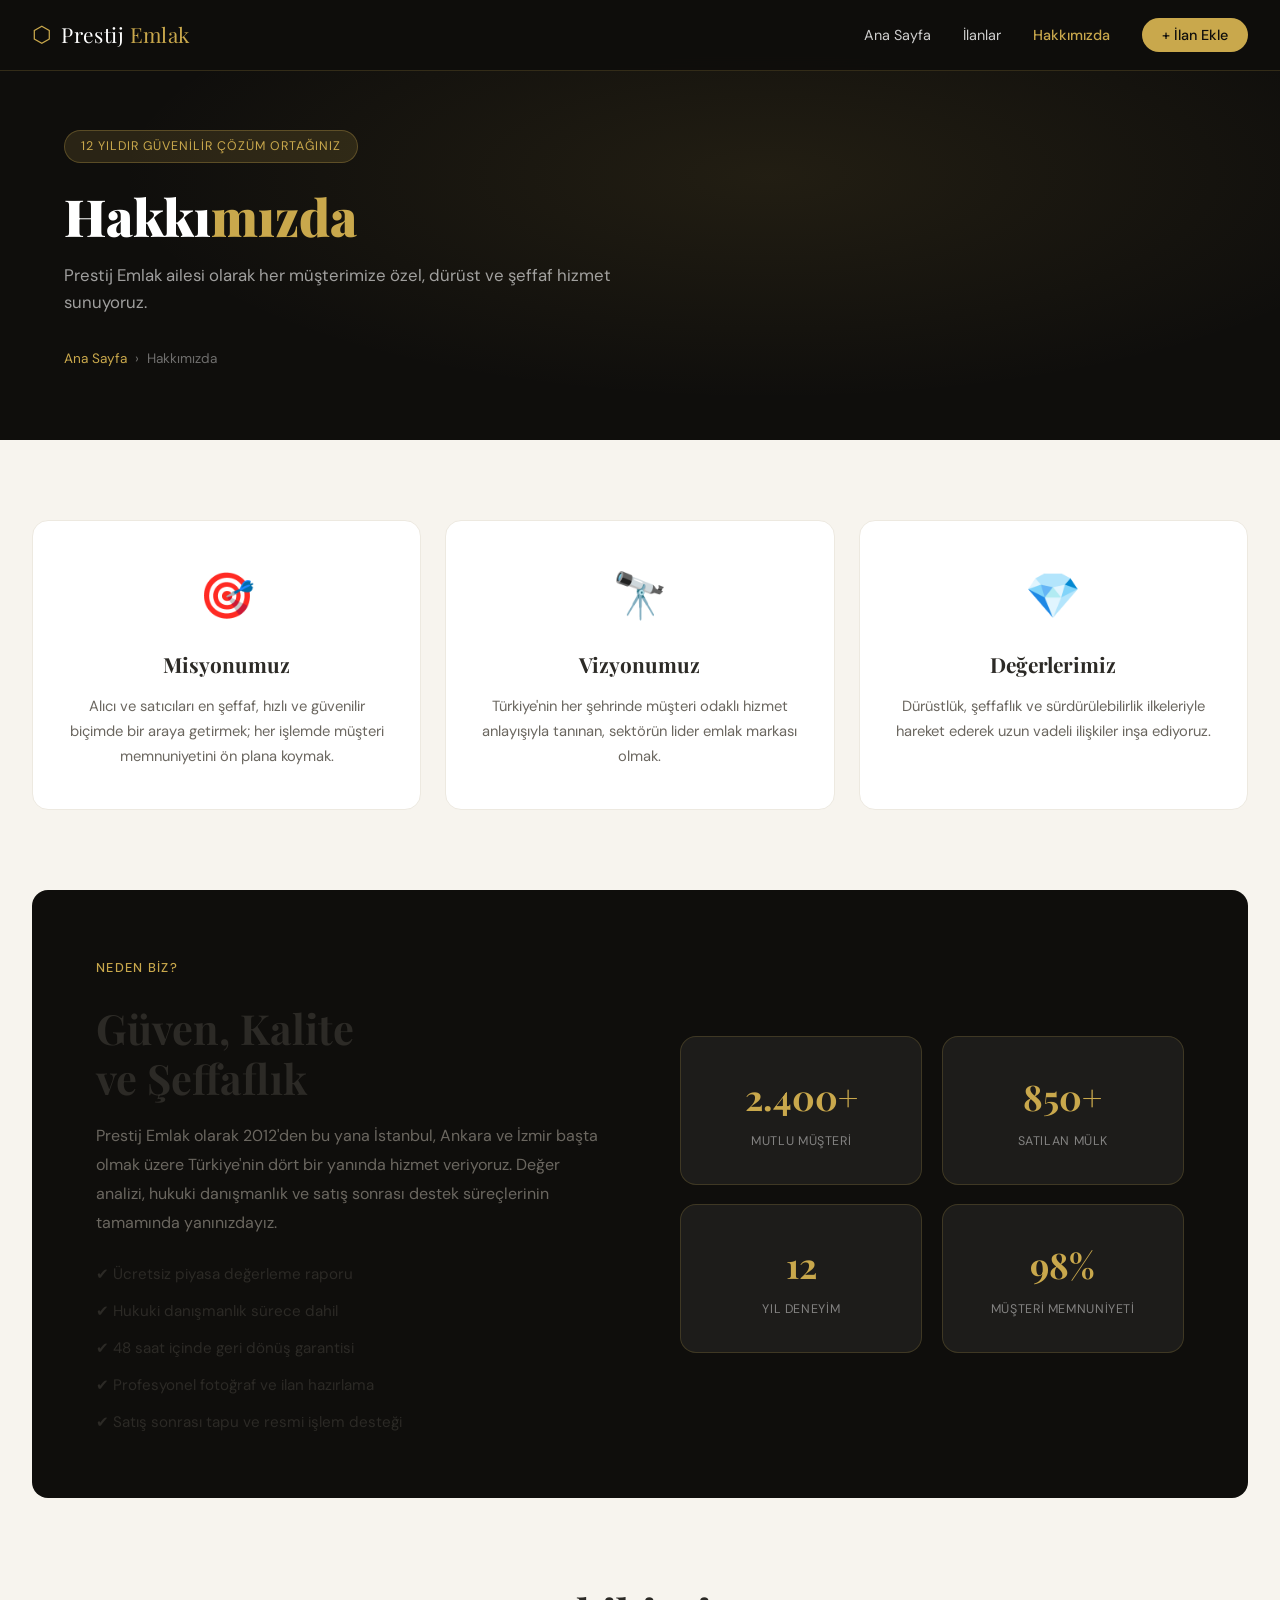
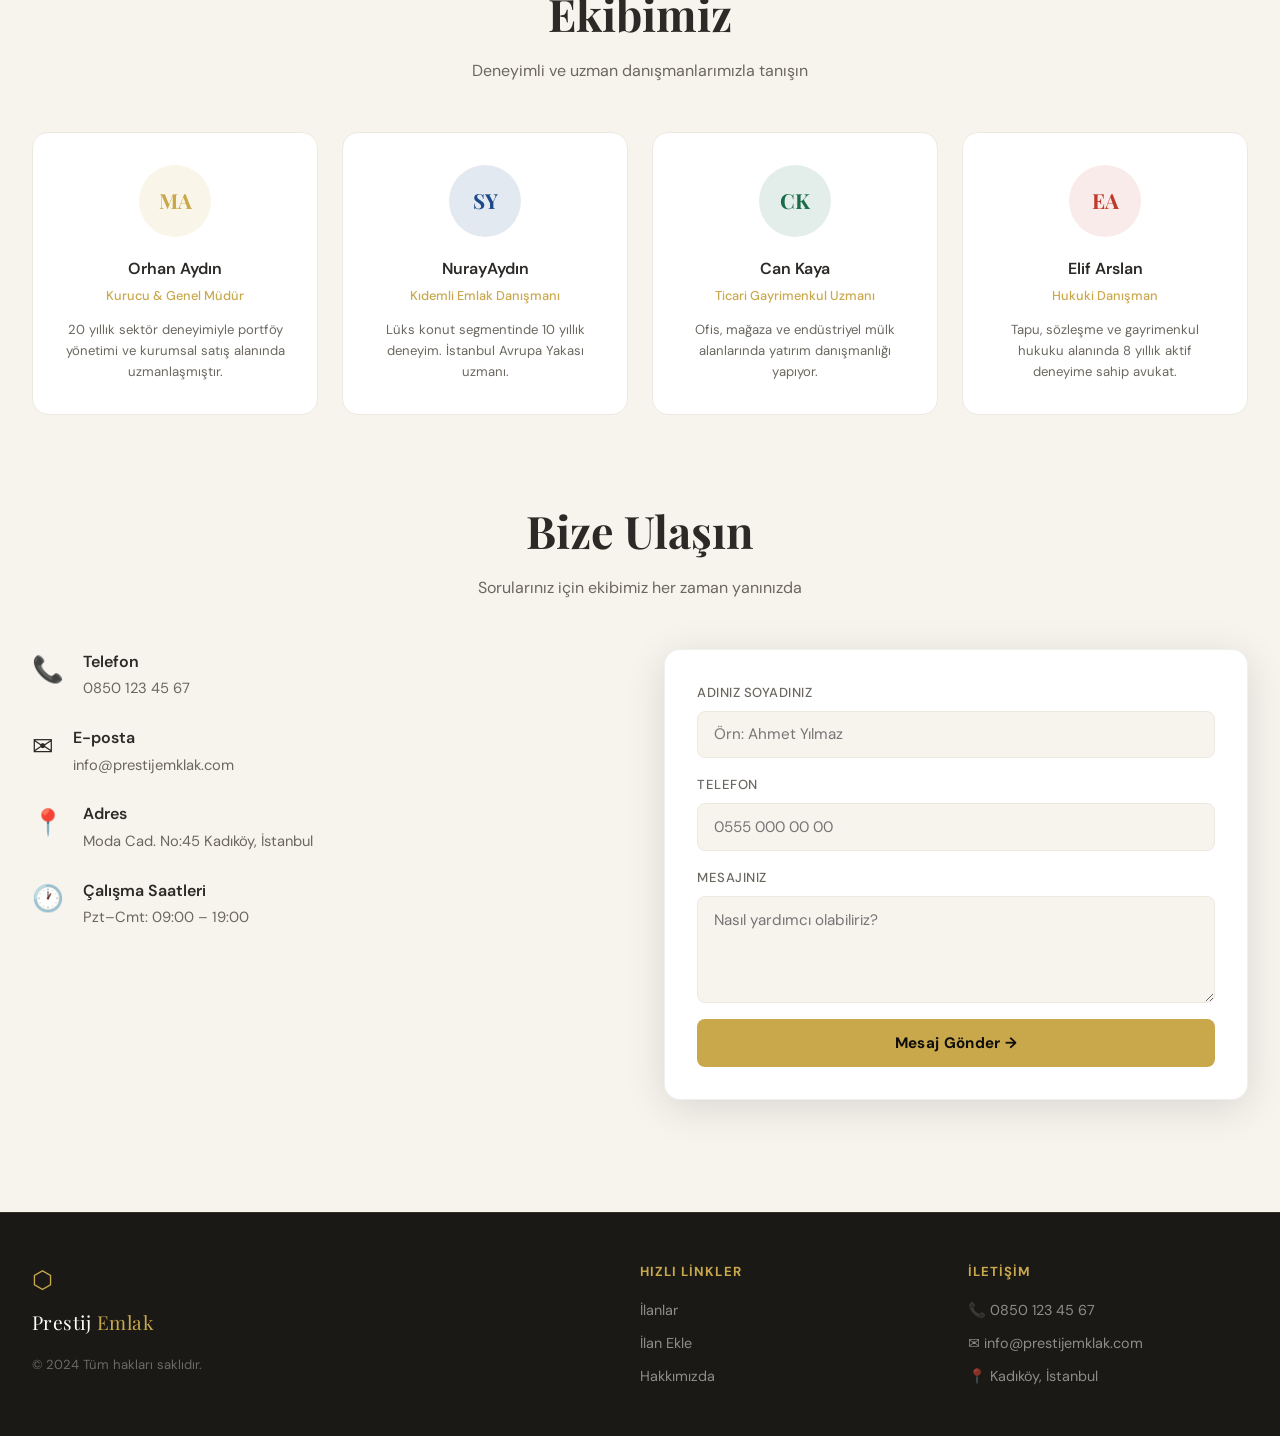
==== commit d72c9b17: "Update hakkimizda.html" ====
--- a/hakkimizda.html
+++ b/hakkimizda.html
@@ -110,13 +110,13 @@
       <div class="ekip-grid">
         <div class="ekip-kart">
           <div class="ekip-avatar">MA</div>
-          <h4>Mehmet Aydın</h4>
+          <h4>Orhan Aydın</h4>
           <p class="ekip-unvan">Kurucu & Genel Müdür</p>
           <p class="ekip-aciklama">20 yıllık sektör deneyimiyle portföy yönetimi ve kurumsal satış alanında uzmanlaşmıştır.</p>
         </div>
         <div class="ekip-kart">
           <div class="ekip-avatar" style="background:rgba(26,74,138,0.12);color:#1A4A8A">SY</div>
-          <h4>Selin Yıldız</h4>
+          <h4>NurayAydın</h4>
           <p class="ekip-unvan">Kıdemli Emlak Danışmanı</p>
           <p class="ekip-aciklama">Lüks konut segmentinde 10 yıllık deneyim. İstanbul Avrupa Yakası uzmanı.</p>
         </div>
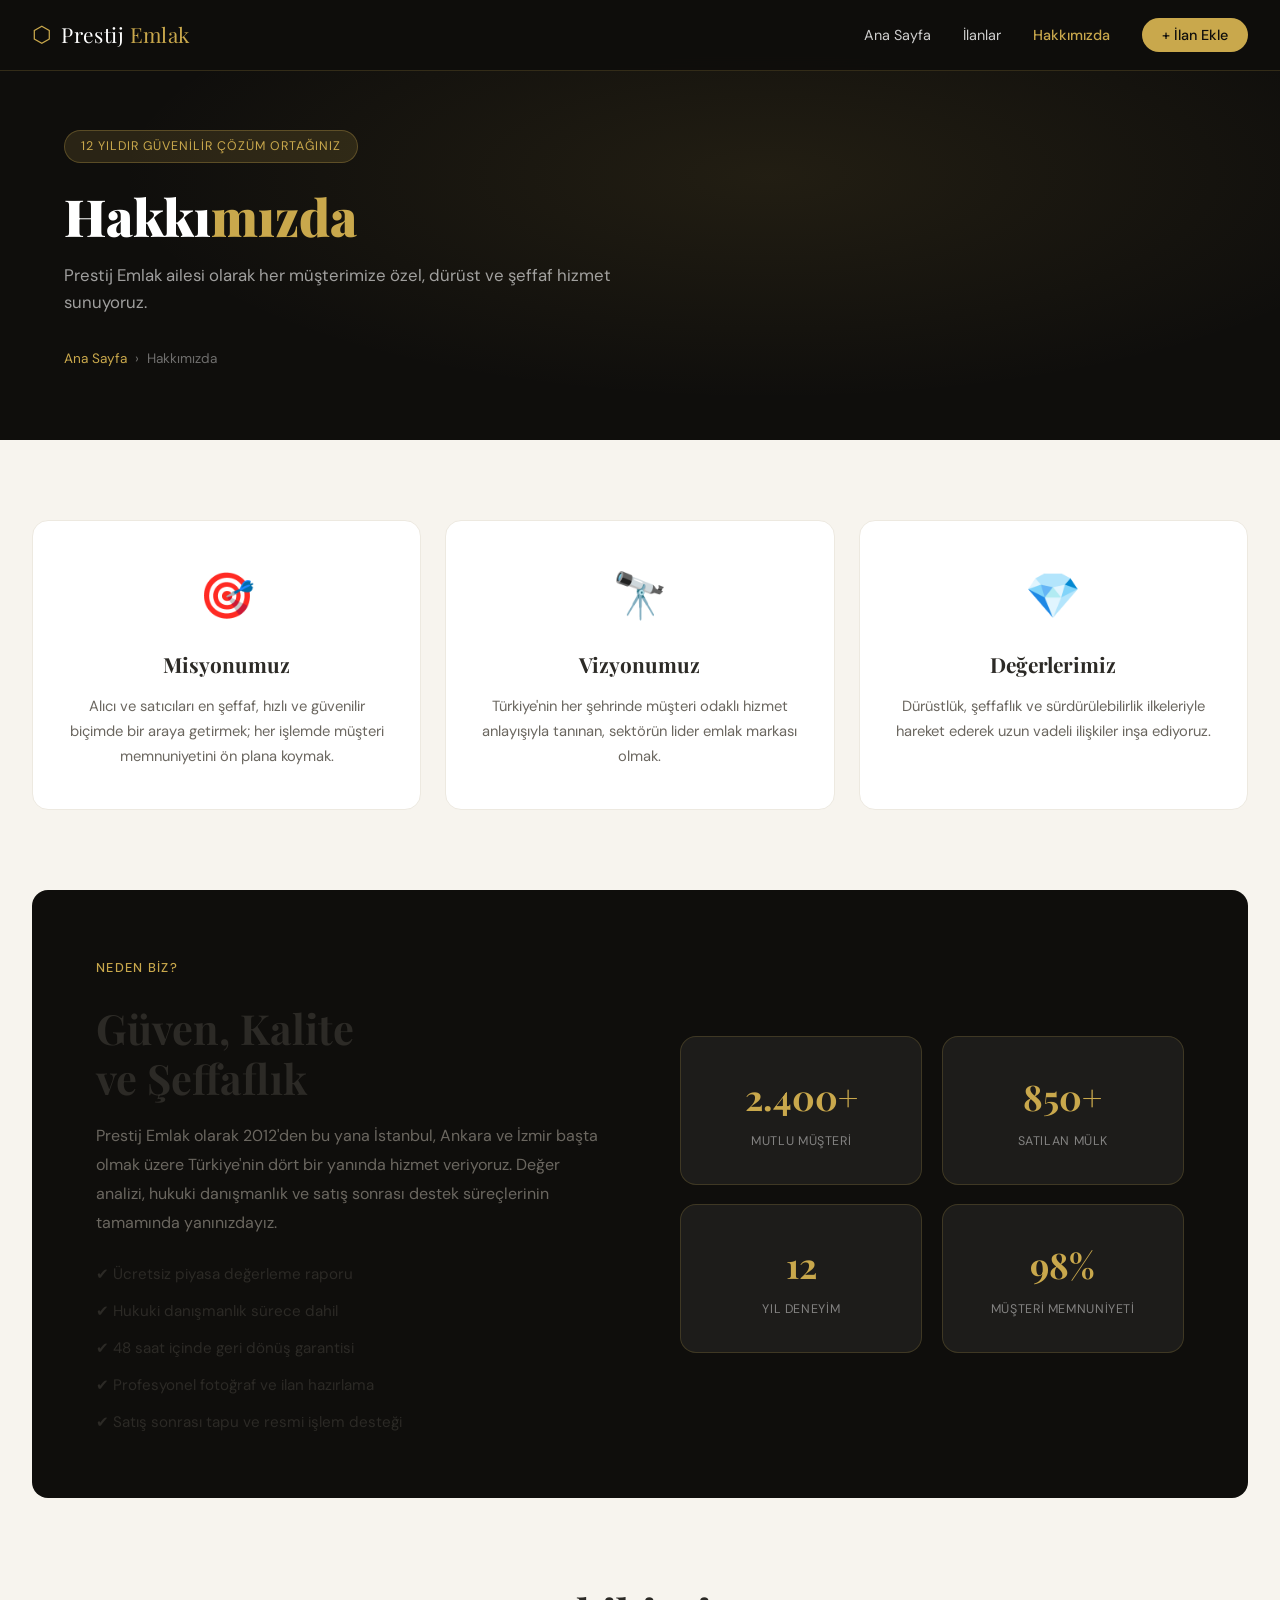
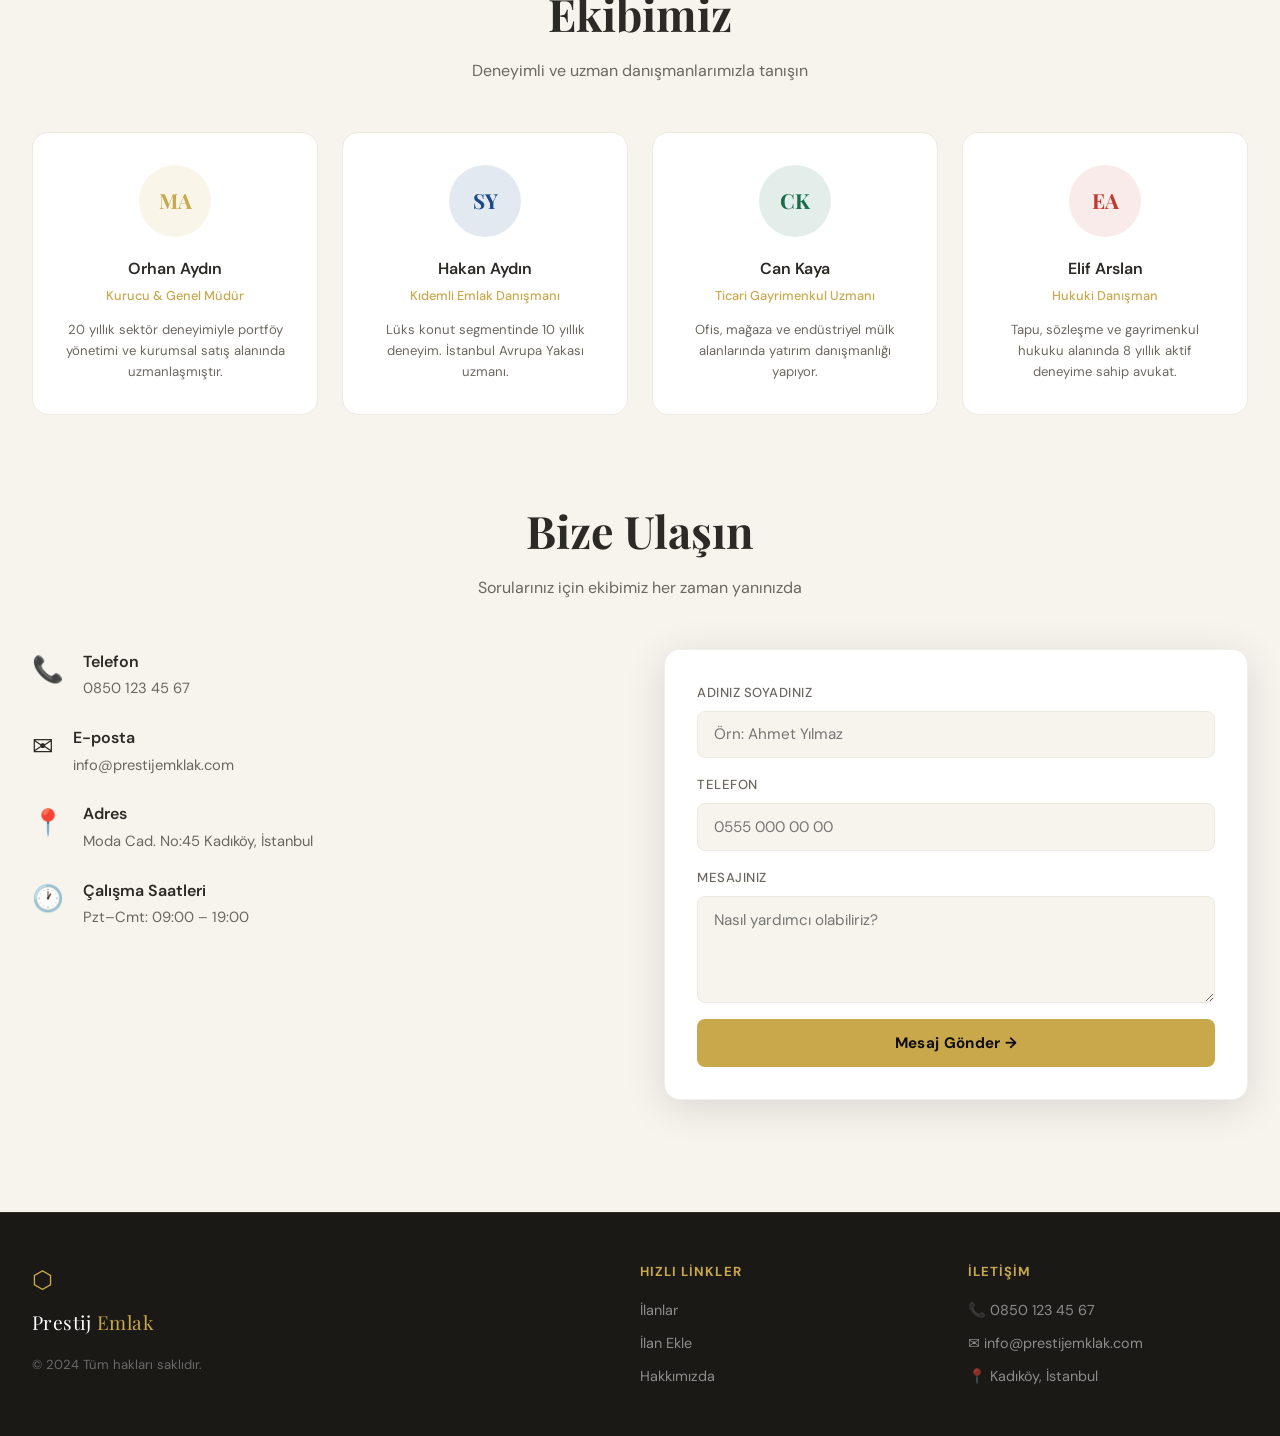
==== commit 0eacc9f4: "Update hakkimizda.html" ====
--- a/hakkimizda.html
+++ b/hakkimizda.html
@@ -116,7 +116,7 @@
         </div>
         <div class="ekip-kart">
           <div class="ekip-avatar" style="background:rgba(26,74,138,0.12);color:#1A4A8A">SY</div>
-          <h4>NurayAydın</h4>
+          <h4>Hakan Aydın</h4>
           <p class="ekip-unvan">Kıdemli Emlak Danışmanı</p>
           <p class="ekip-aciklama">Lüks konut segmentinde 10 yıllık deneyim. İstanbul Avrupa Yakası uzmanı.</p>
         </div>
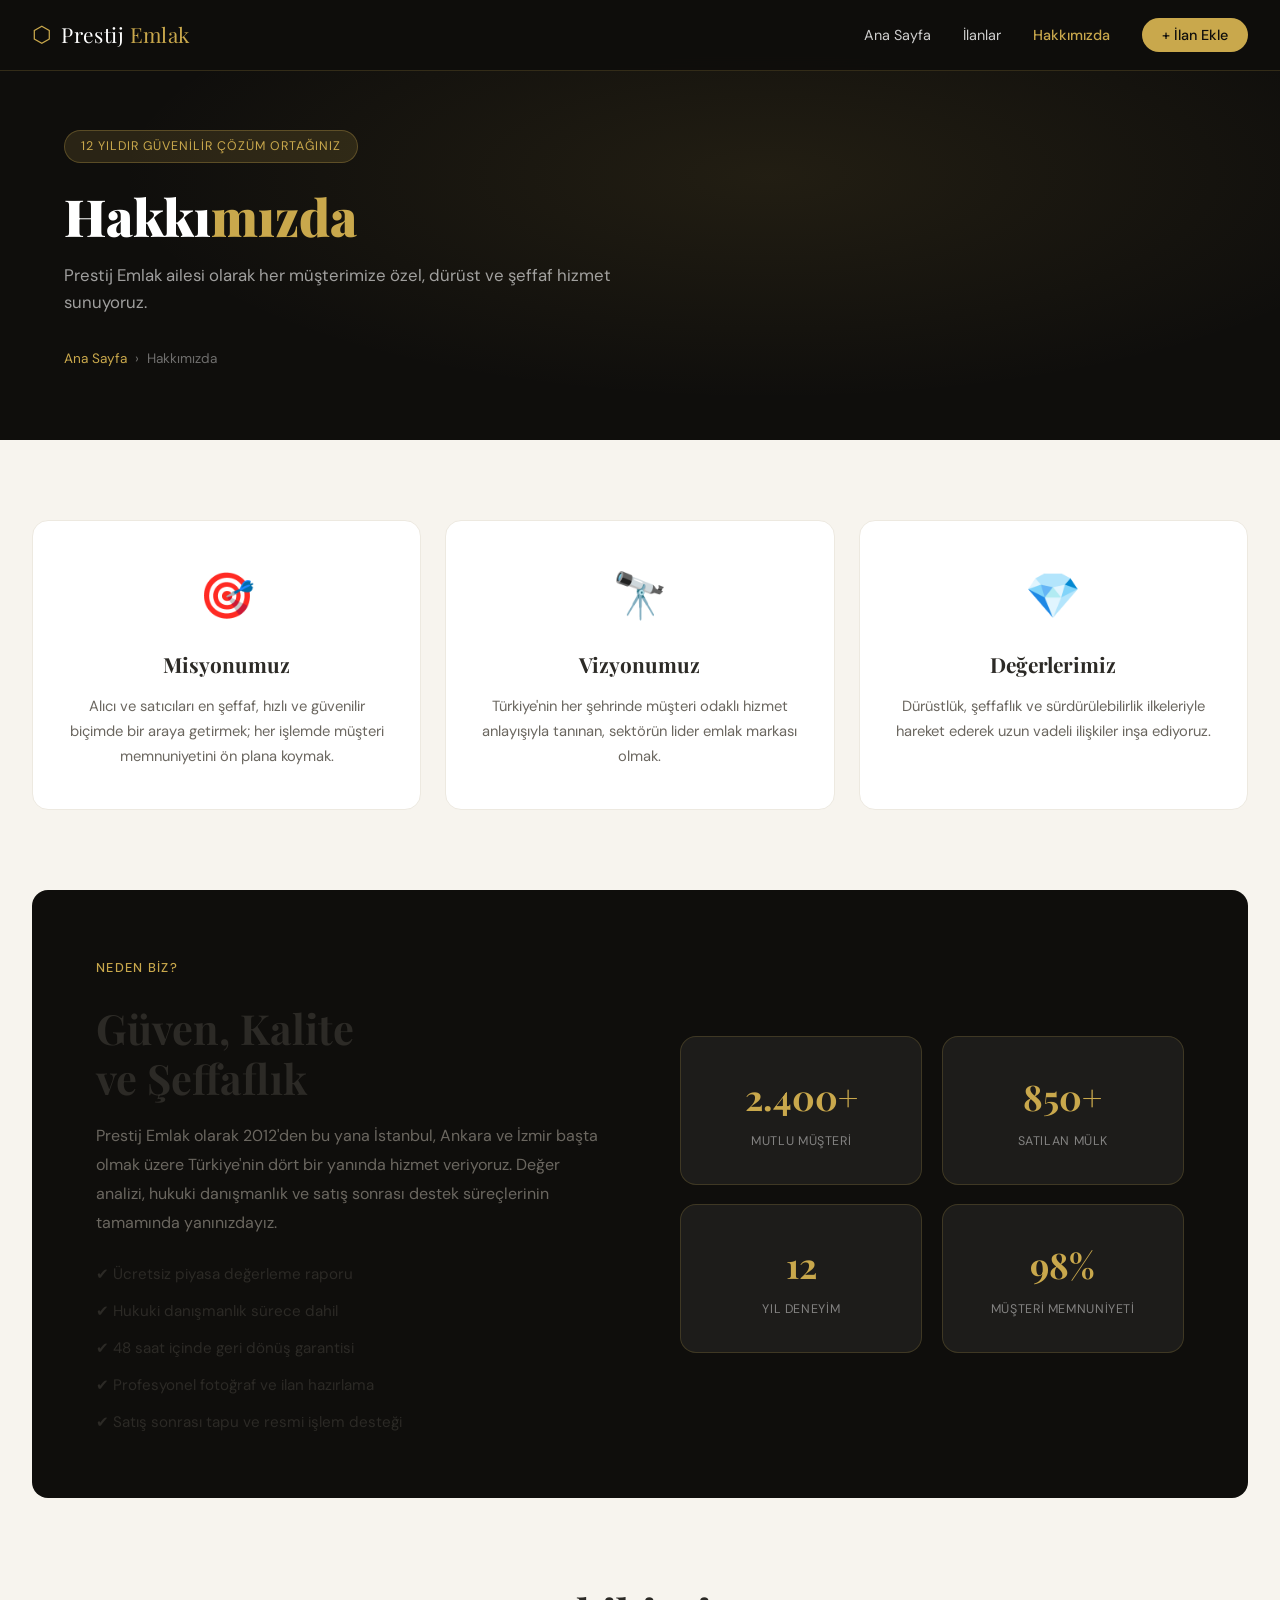
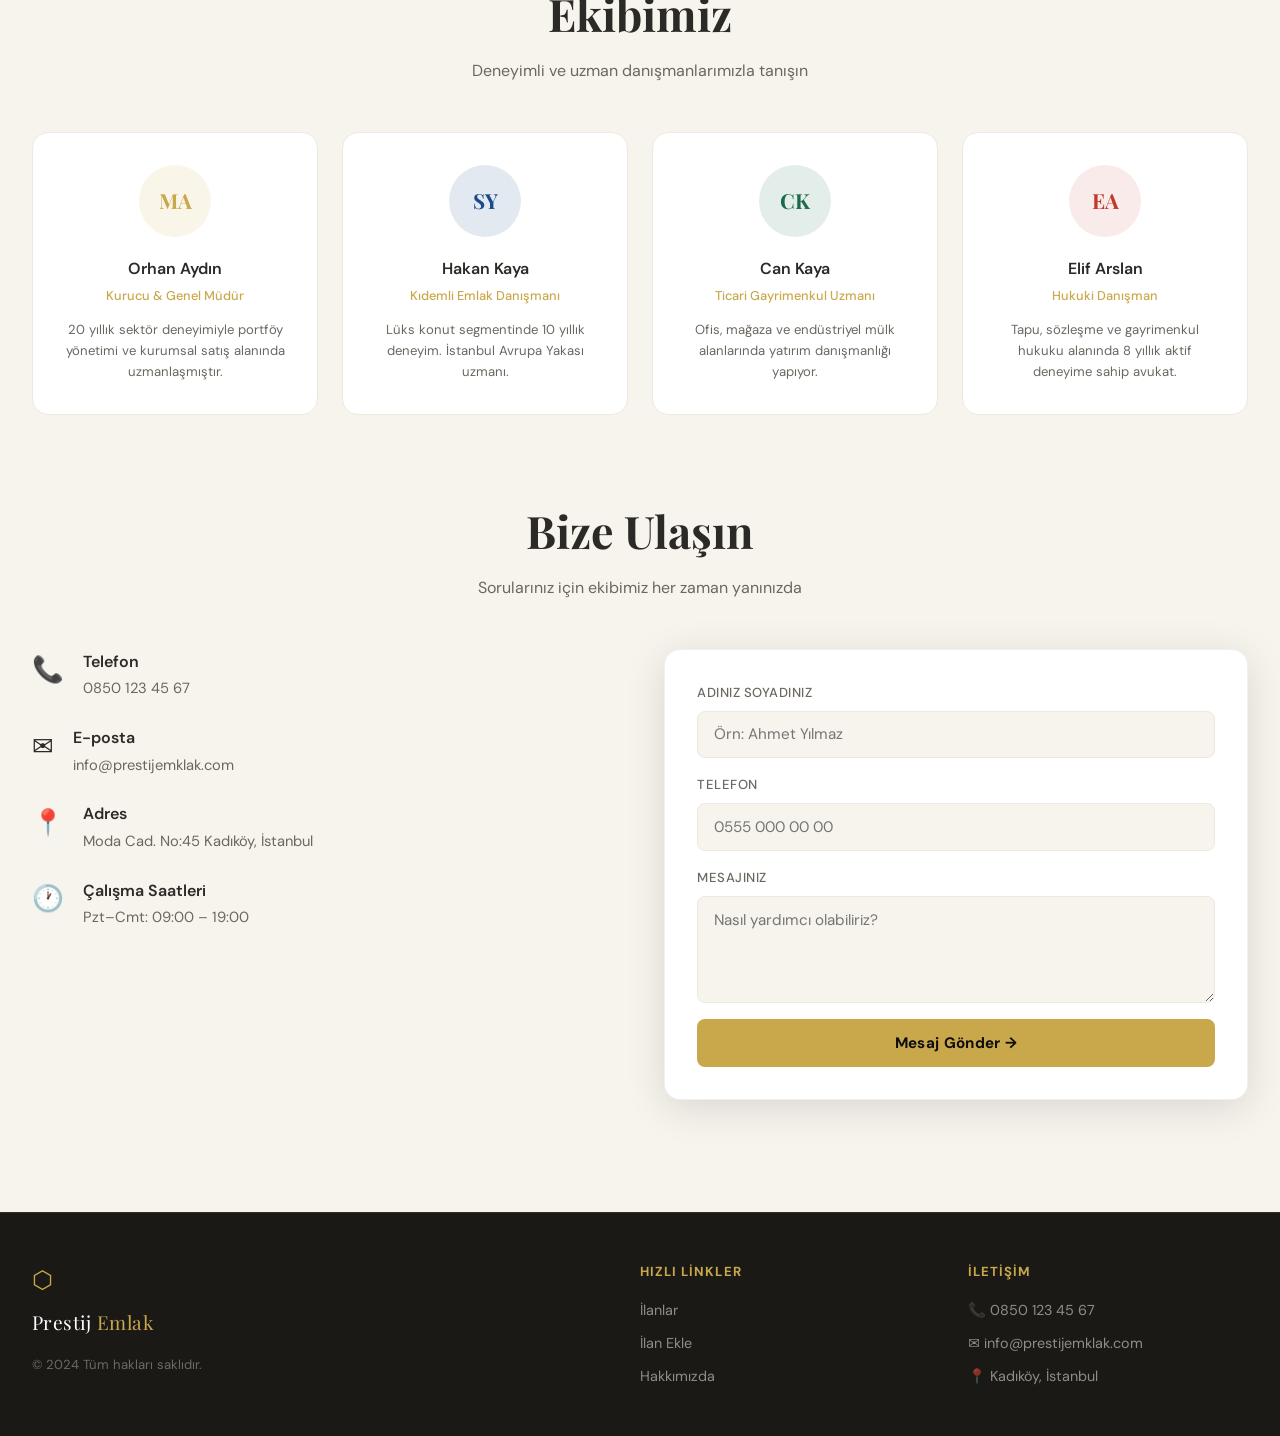
==== commit 081339a8: "Update hakkimizda.html" ====
--- a/hakkimizda.html
+++ b/hakkimizda.html
@@ -116,7 +116,7 @@
         </div>
         <div class="ekip-kart">
           <div class="ekip-avatar" style="background:rgba(26,74,138,0.12);color:#1A4A8A">SY</div>
-          <h4>Hakan Aydın</h4>
+          <h4>Hakan Kaya</h4>
           <p class="ekip-unvan">Kıdemli Emlak Danışmanı</p>
           <p class="ekip-aciklama">Lüks konut segmentinde 10 yıllık deneyim. İstanbul Avrupa Yakası uzmanı.</p>
         </div>
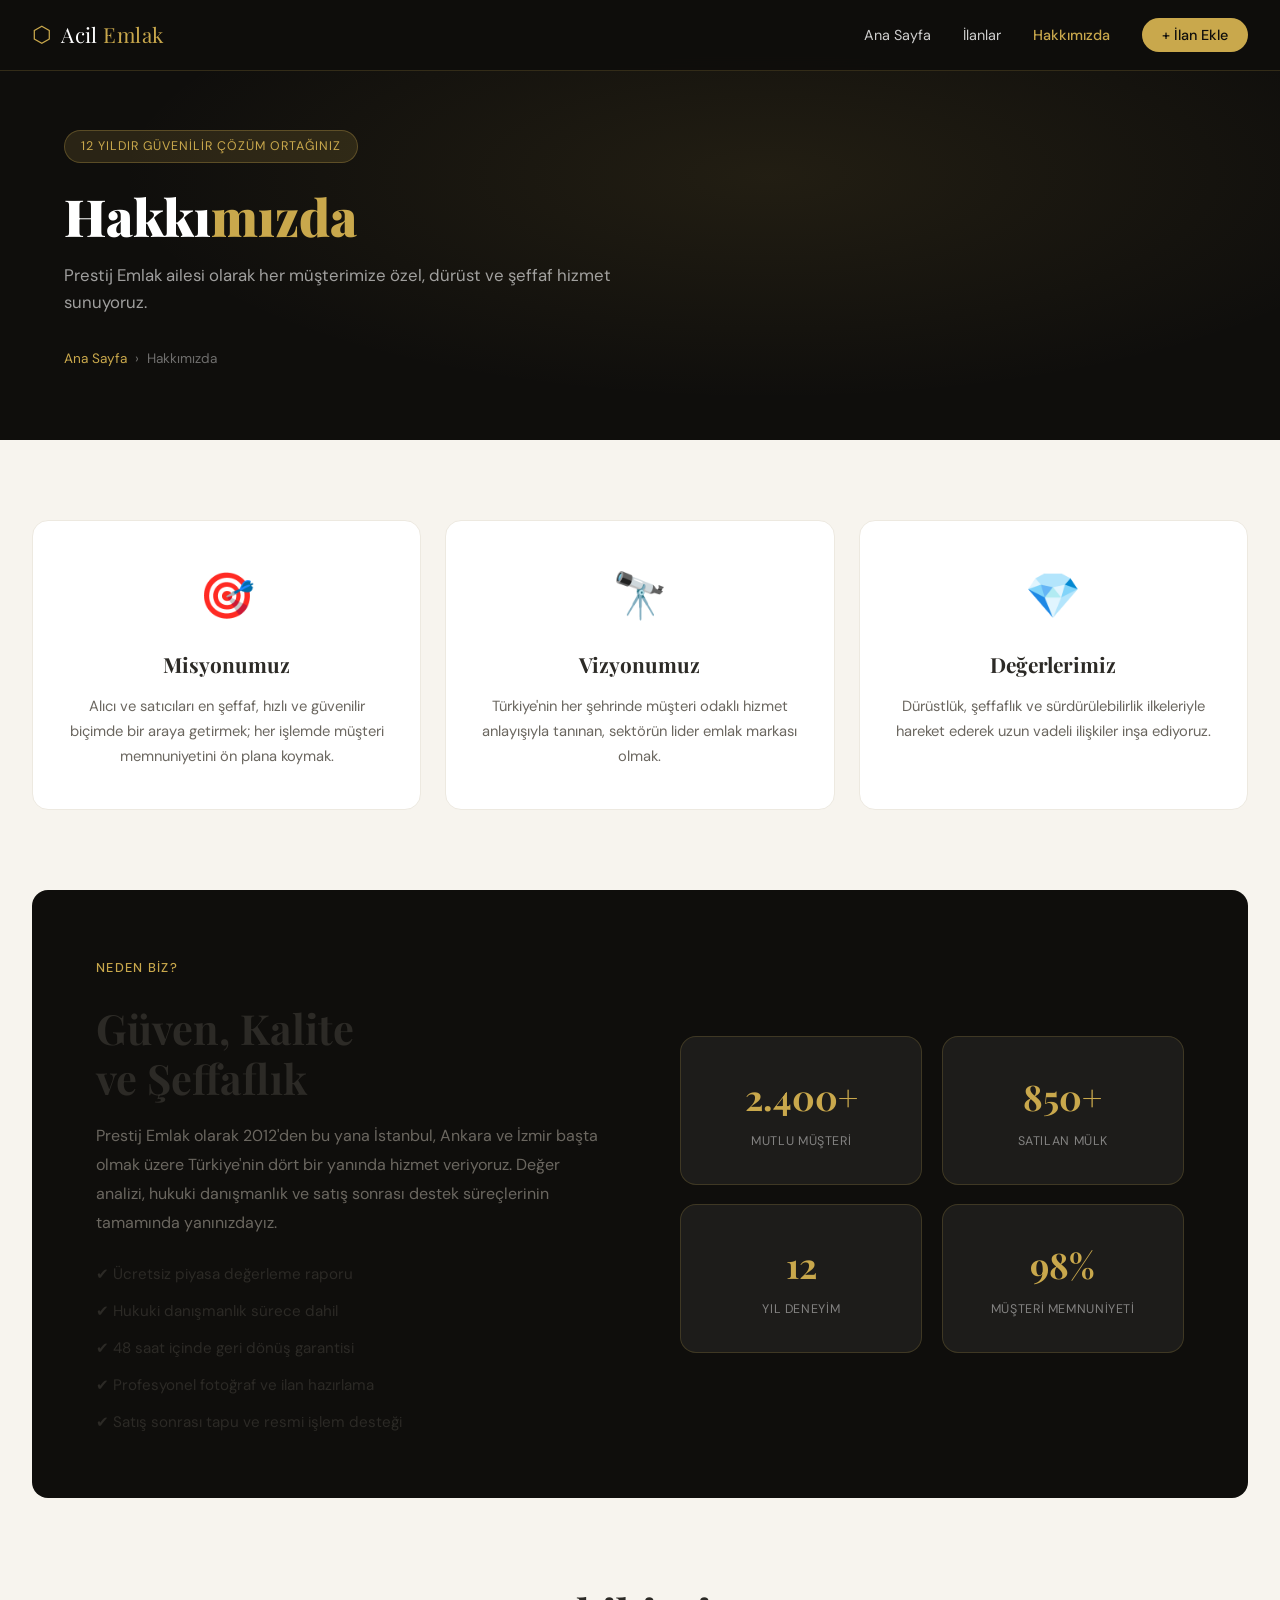
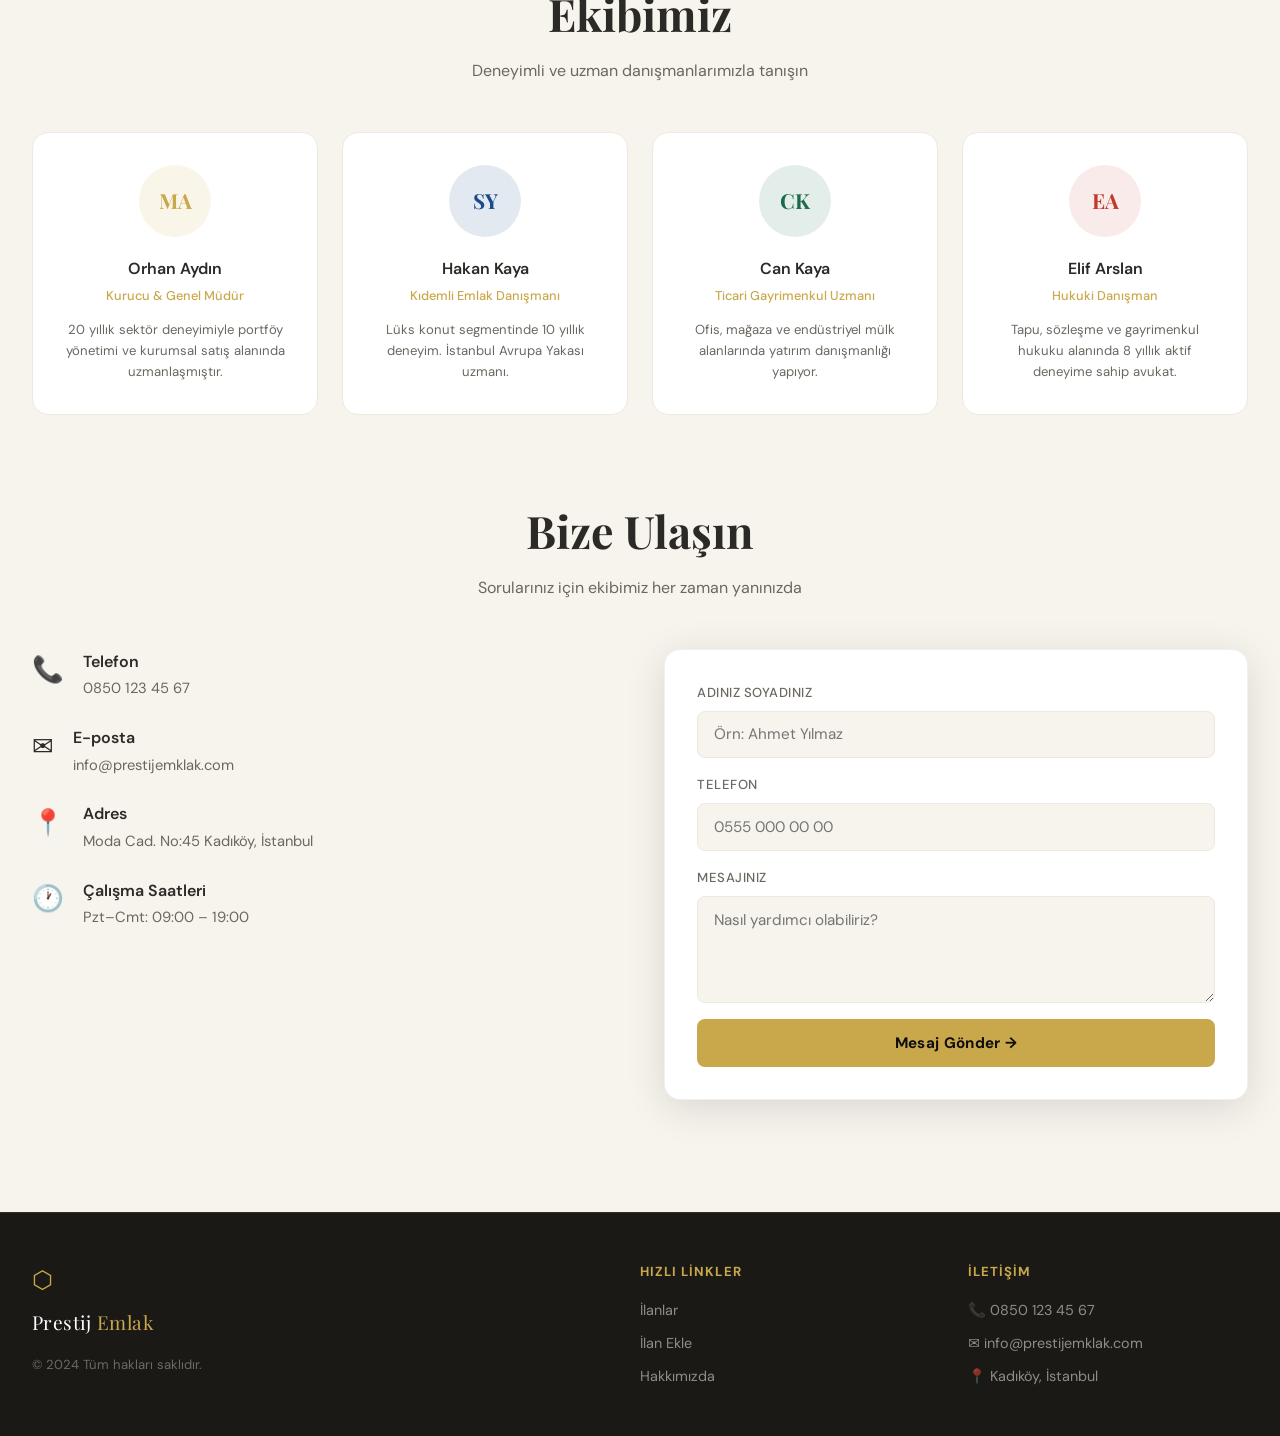
==== commit 2f33d5cd: "Update hakkimizda.html" ====
--- a/hakkimizda.html
+++ b/hakkimizda.html
@@ -3,7 +3,7 @@
 <head>
   <meta charset="UTF-8" />
   <meta name="viewport" content="width=device-width, initial-scale=1.0" />
-  <title>Hakkımızda – Prestij Emlak</title>
+  <title>Hakkımızda – Acil Emlak</title>
   <link rel="preconnect" href="https://fonts.googleapis.com" />
   <link href="https://fonts.googleapis.com/css2?family=Playfair+Display:wght@400;700;900&family=DM+Sans:wght@300;400;500&display=swap" rel="stylesheet" />
   <link rel="stylesheet" href="style.css" />
@@ -15,7 +15,7 @@
   <div class="nav-inner">
     <a href="index.html" class="logo">
       <span class="logo-icon">⬡</span>
-      <span class="logo-text">Prestij <em>Emlak</em></span>
+      <span class="logo-text">Acil <em>Emlak</em></span>
     </a>
     <ul class="nav-links">
       <li><a href="index.html">Ana Sayfa</a></li>
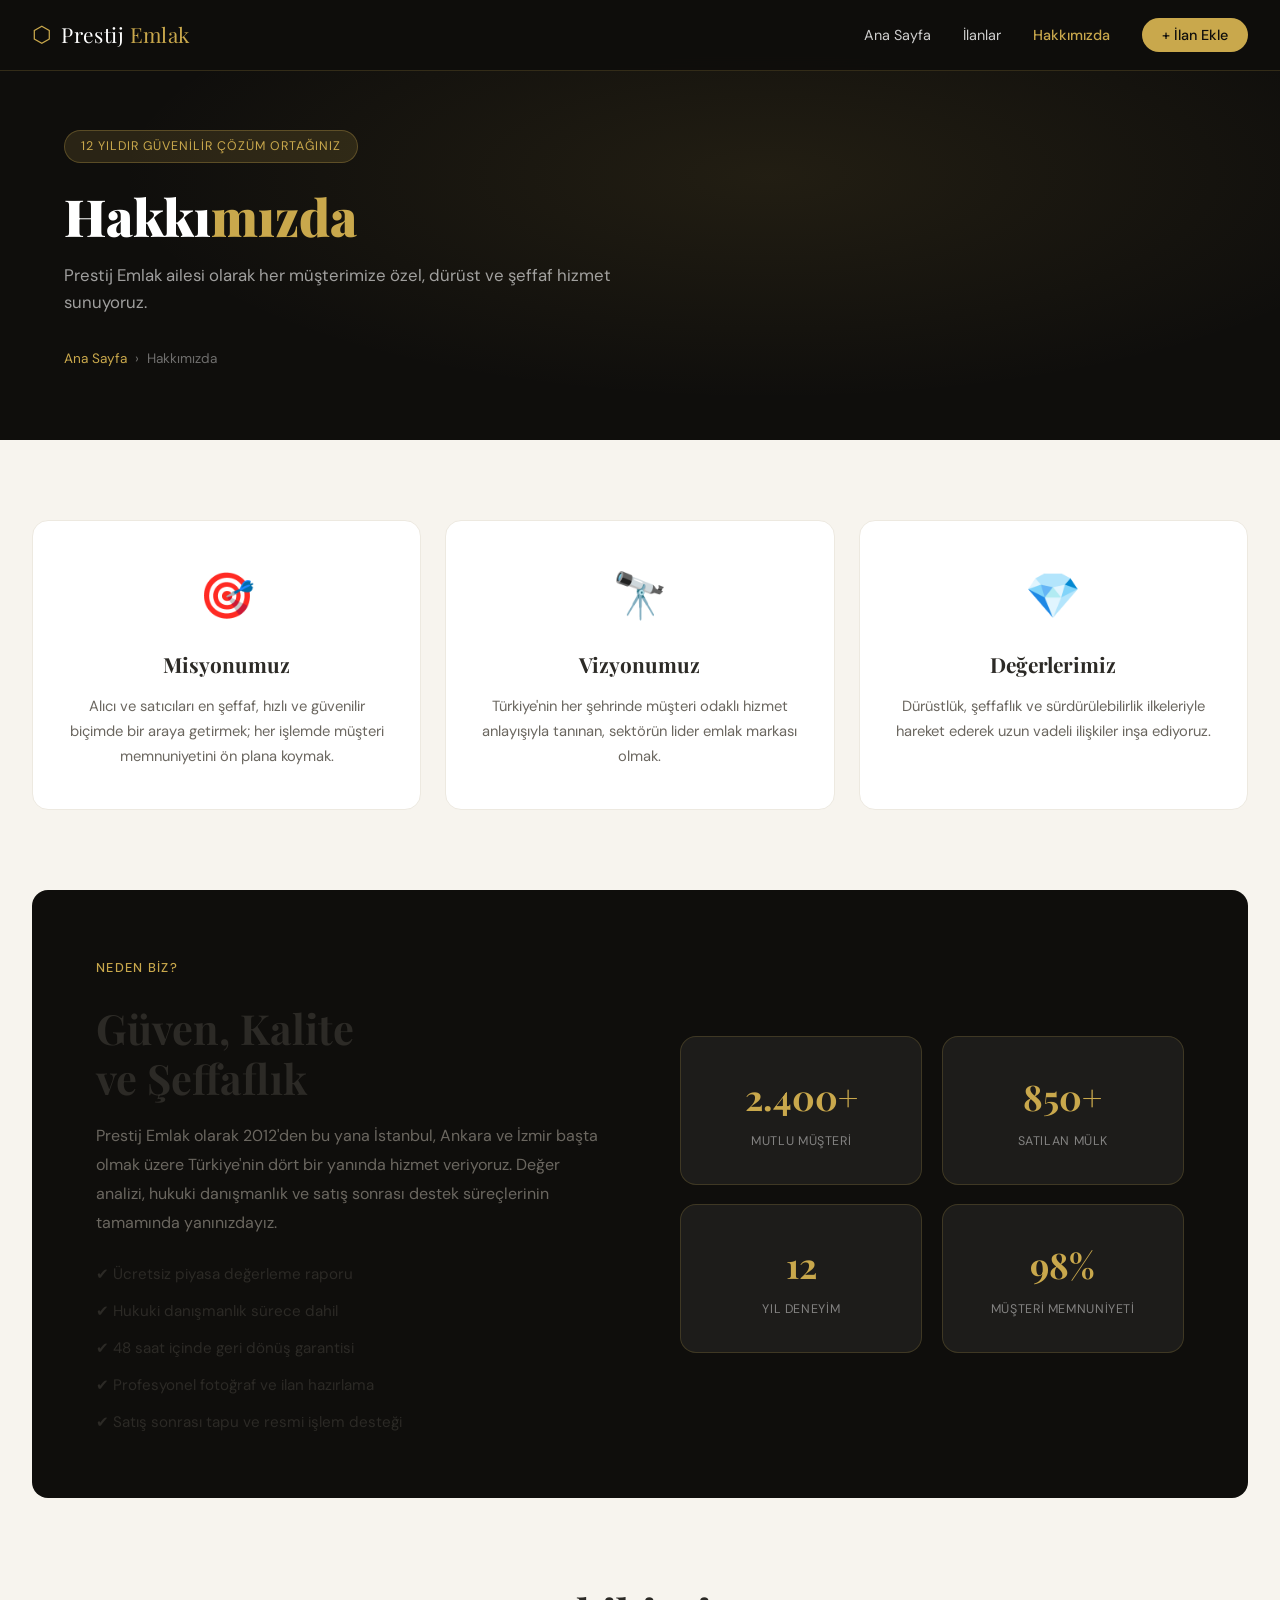
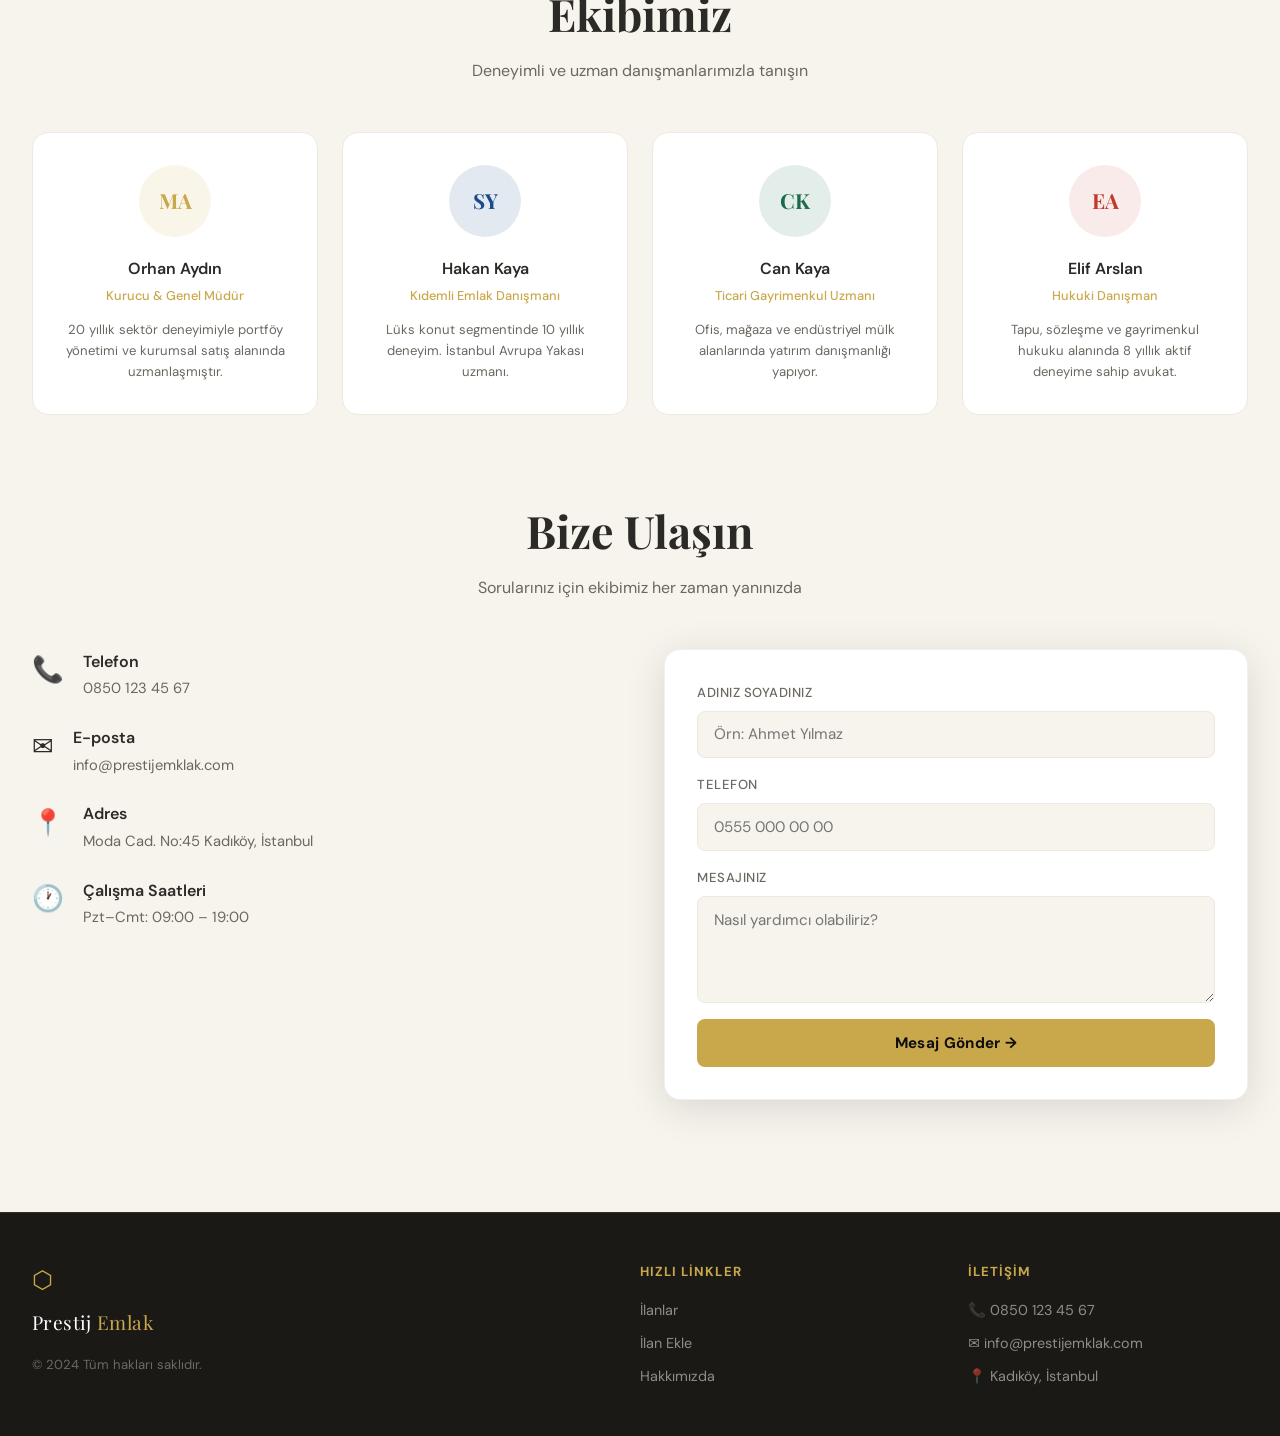
==== commit 32e72cad: "Change title and logo text from Acil Emlak to Prestij Emlak" ====
--- a/hakkimizda.html
+++ b/hakkimizda.html
@@ -3,7 +3,7 @@
 <head>
   <meta charset="UTF-8" />
   <meta name="viewport" content="width=device-width, initial-scale=1.0" />
-  <title>Hakkımızda – Acil Emlak</title>
+  <title>Hakkımızda – Prestij Emlak</title>
   <link rel="preconnect" href="https://fonts.googleapis.com" />
   <link href="https://fonts.googleapis.com/css2?family=Playfair+Display:wght@400;700;900&family=DM+Sans:wght@300;400;500&display=swap" rel="stylesheet" />
   <link rel="stylesheet" href="style.css" />
@@ -15,7 +15,7 @@
   <div class="nav-inner">
     <a href="index.html" class="logo">
       <span class="logo-icon">⬡</span>
-      <span class="logo-text">Acil <em>Emlak</em></span>
+      <span class="logo-text">Prestij <em>Emlak</em></span>
     </a>
     <ul class="nav-links">
       <li><a href="index.html">Ana Sayfa</a></li>
